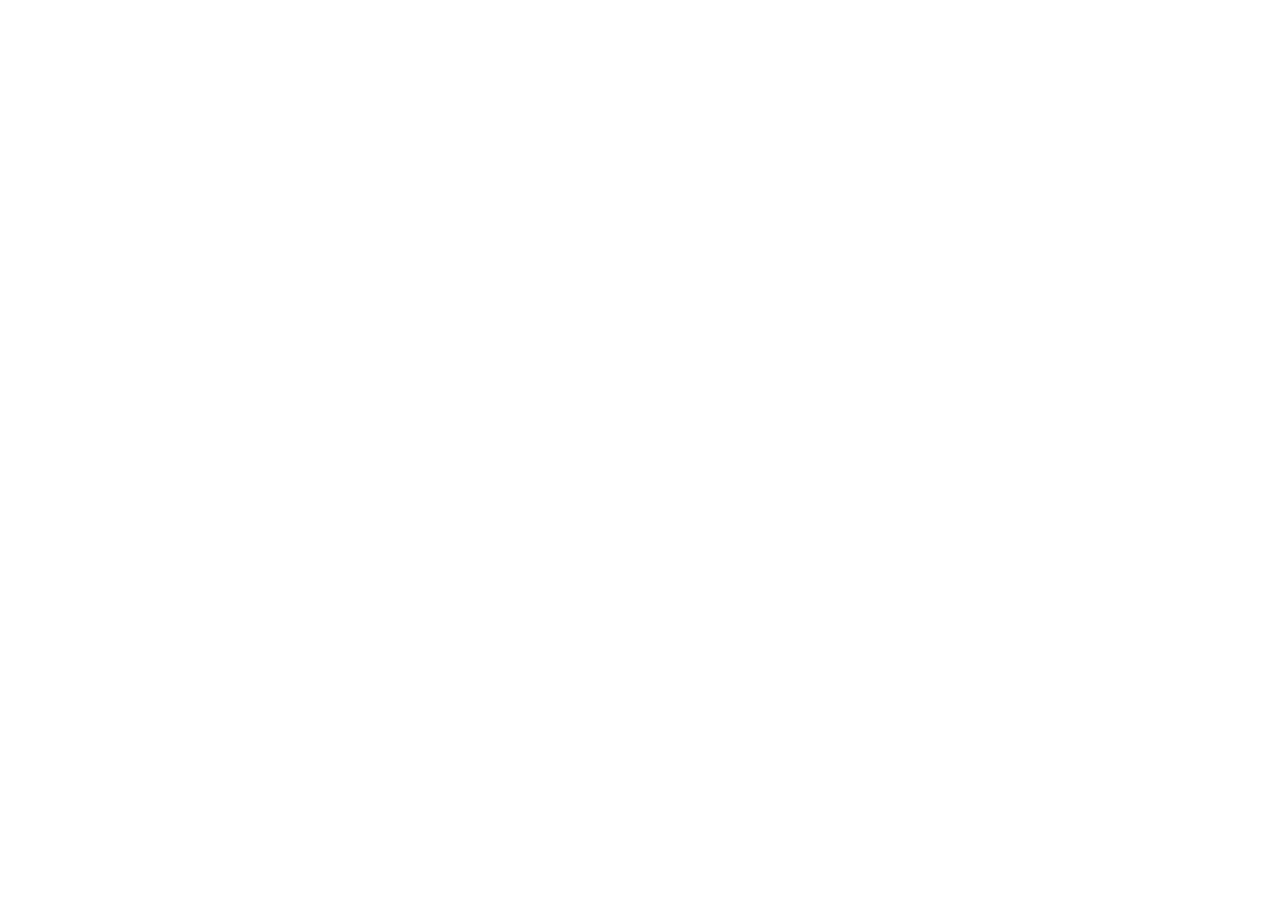
==== index.html @ 2307e700 "Updates" ====
<!doctype html>
<html lang="en">
  <head>
    <meta charset="UTF-8" />
    <link rel="icon" type="image/svg+xml" href="/vite.svg" />
    <meta name="viewport" content="width=device-width, initial-scale=1.0" />
    <title>Sistema Maestro de Auditorías HyS</title>
    <script type="module" crossorigin src="/SistemaMaestrodeAuditor-asHyS/assets/index-aujWSne6.js"></script>
    <link rel="stylesheet" crossorigin href="/SistemaMaestrodeAuditor-asHyS/assets/index-CLX2axrf.css">
  </head>
  <body>
    <div id="root"></div>
  </body>
</html>
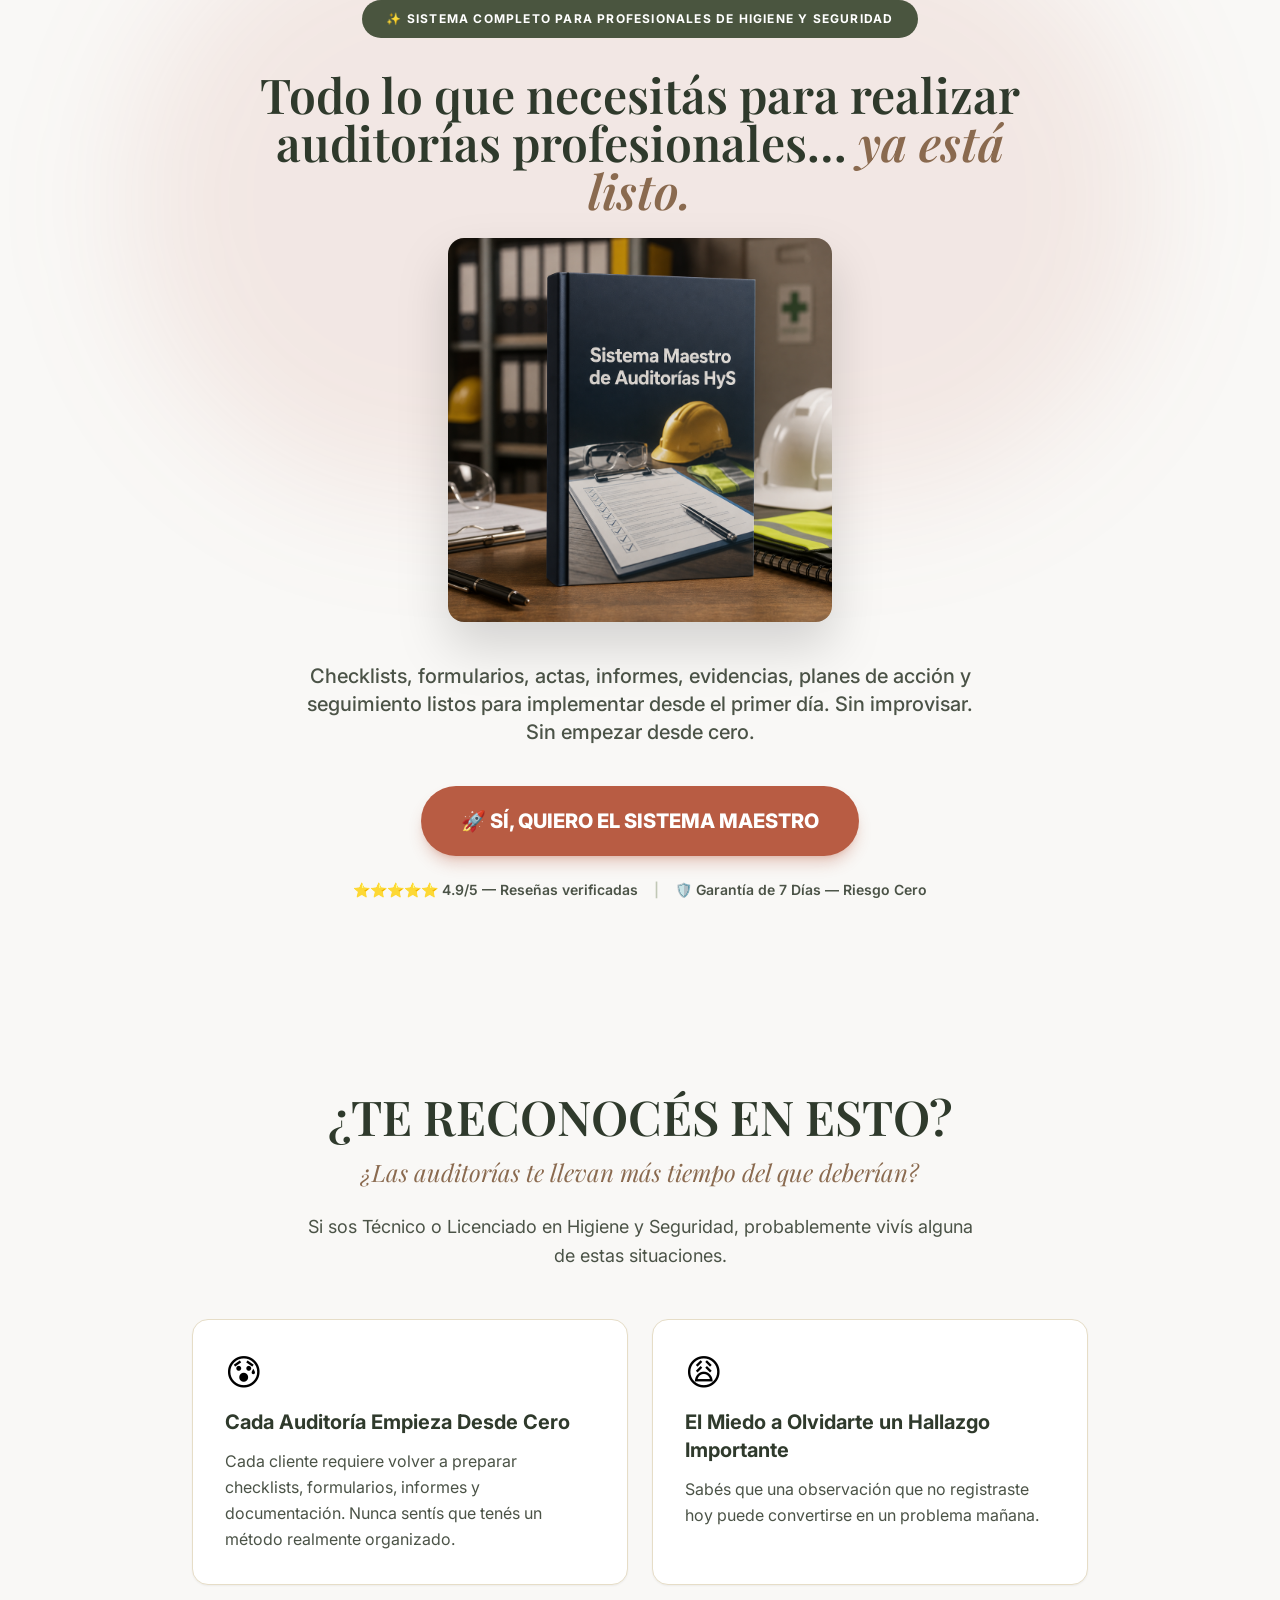
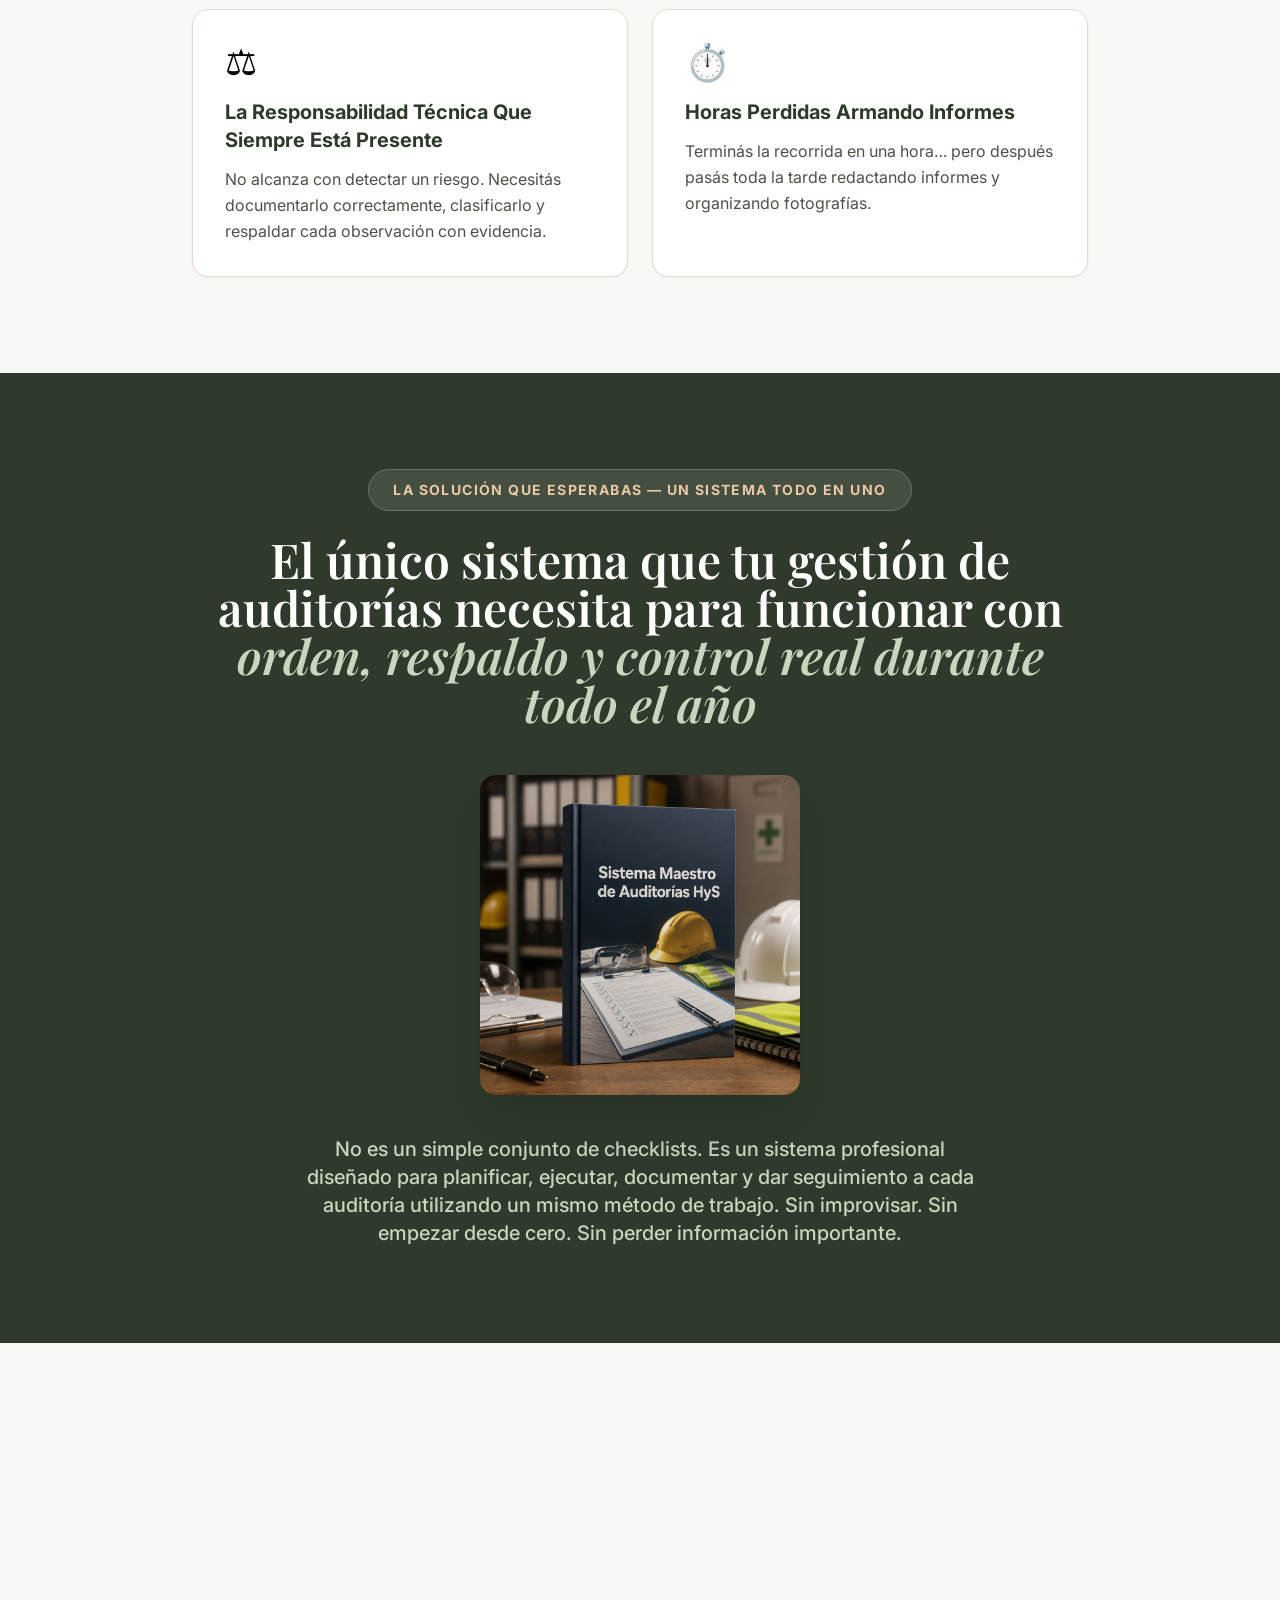
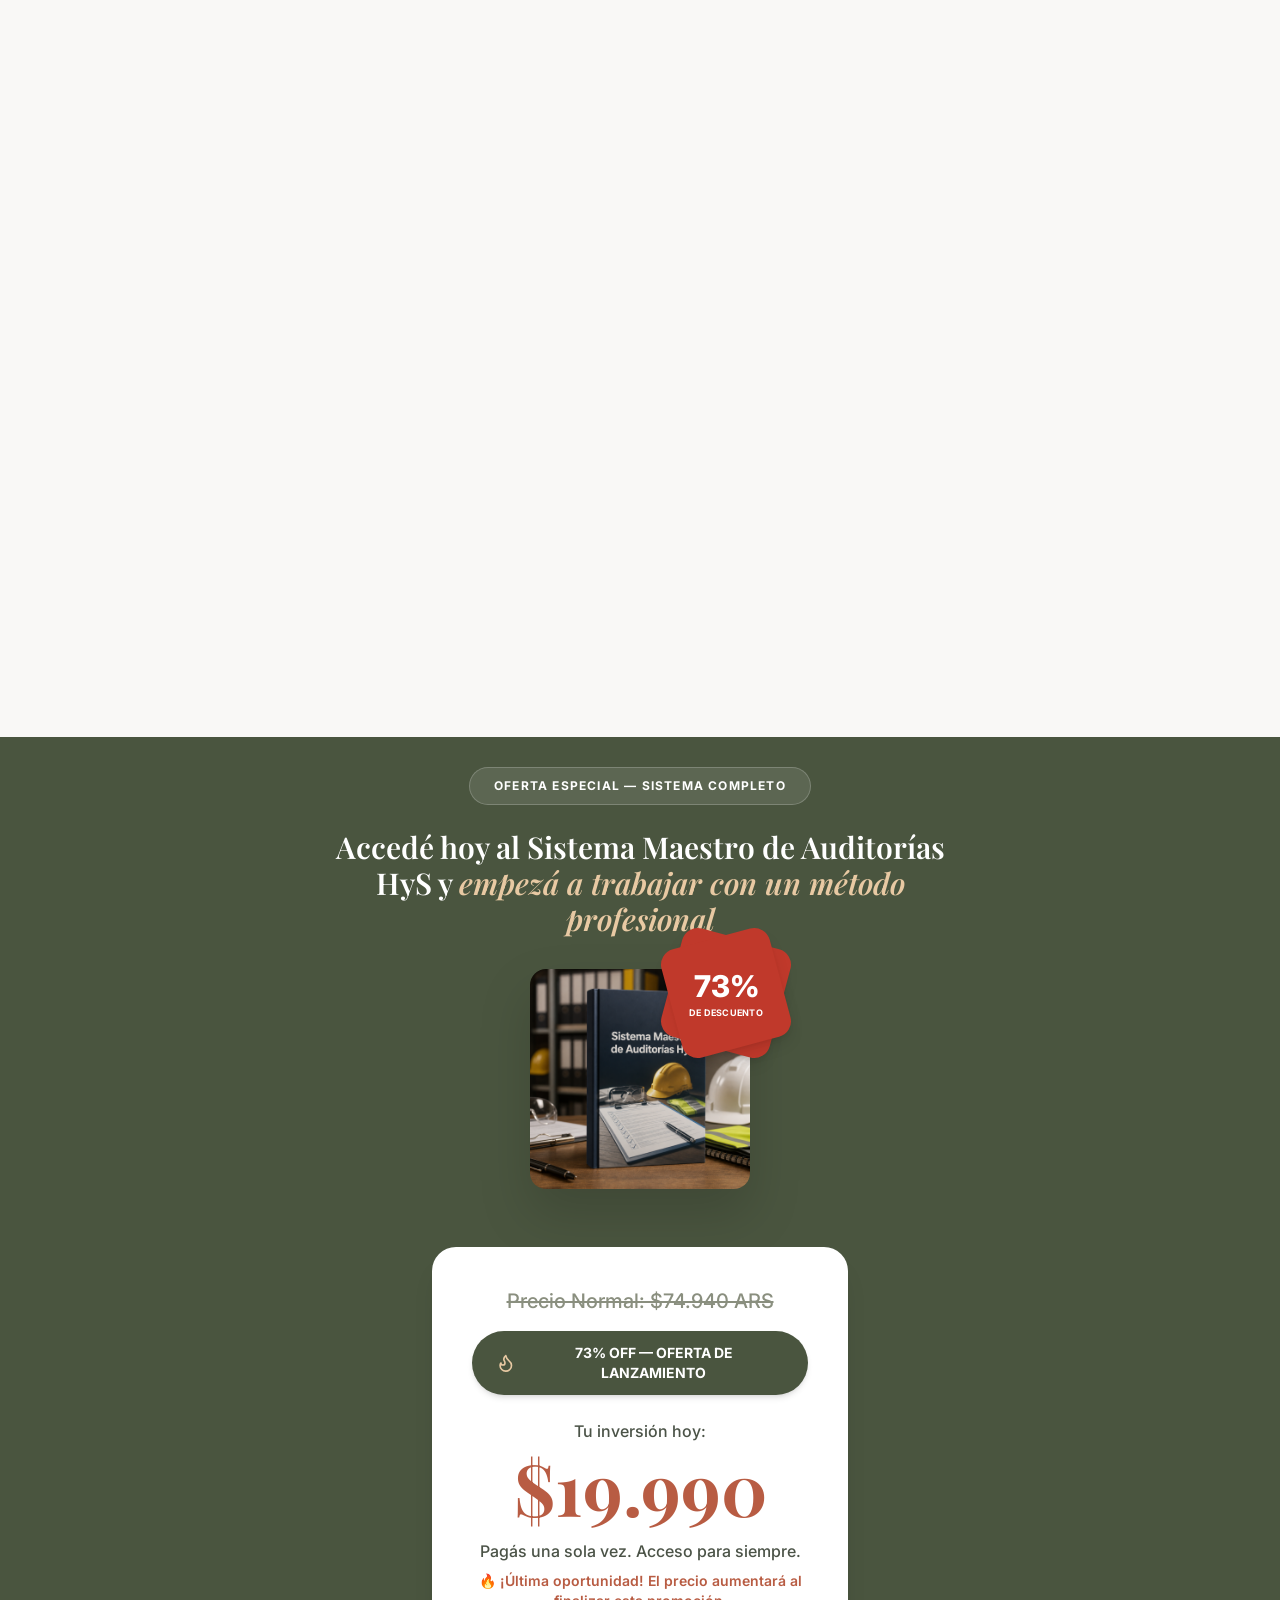
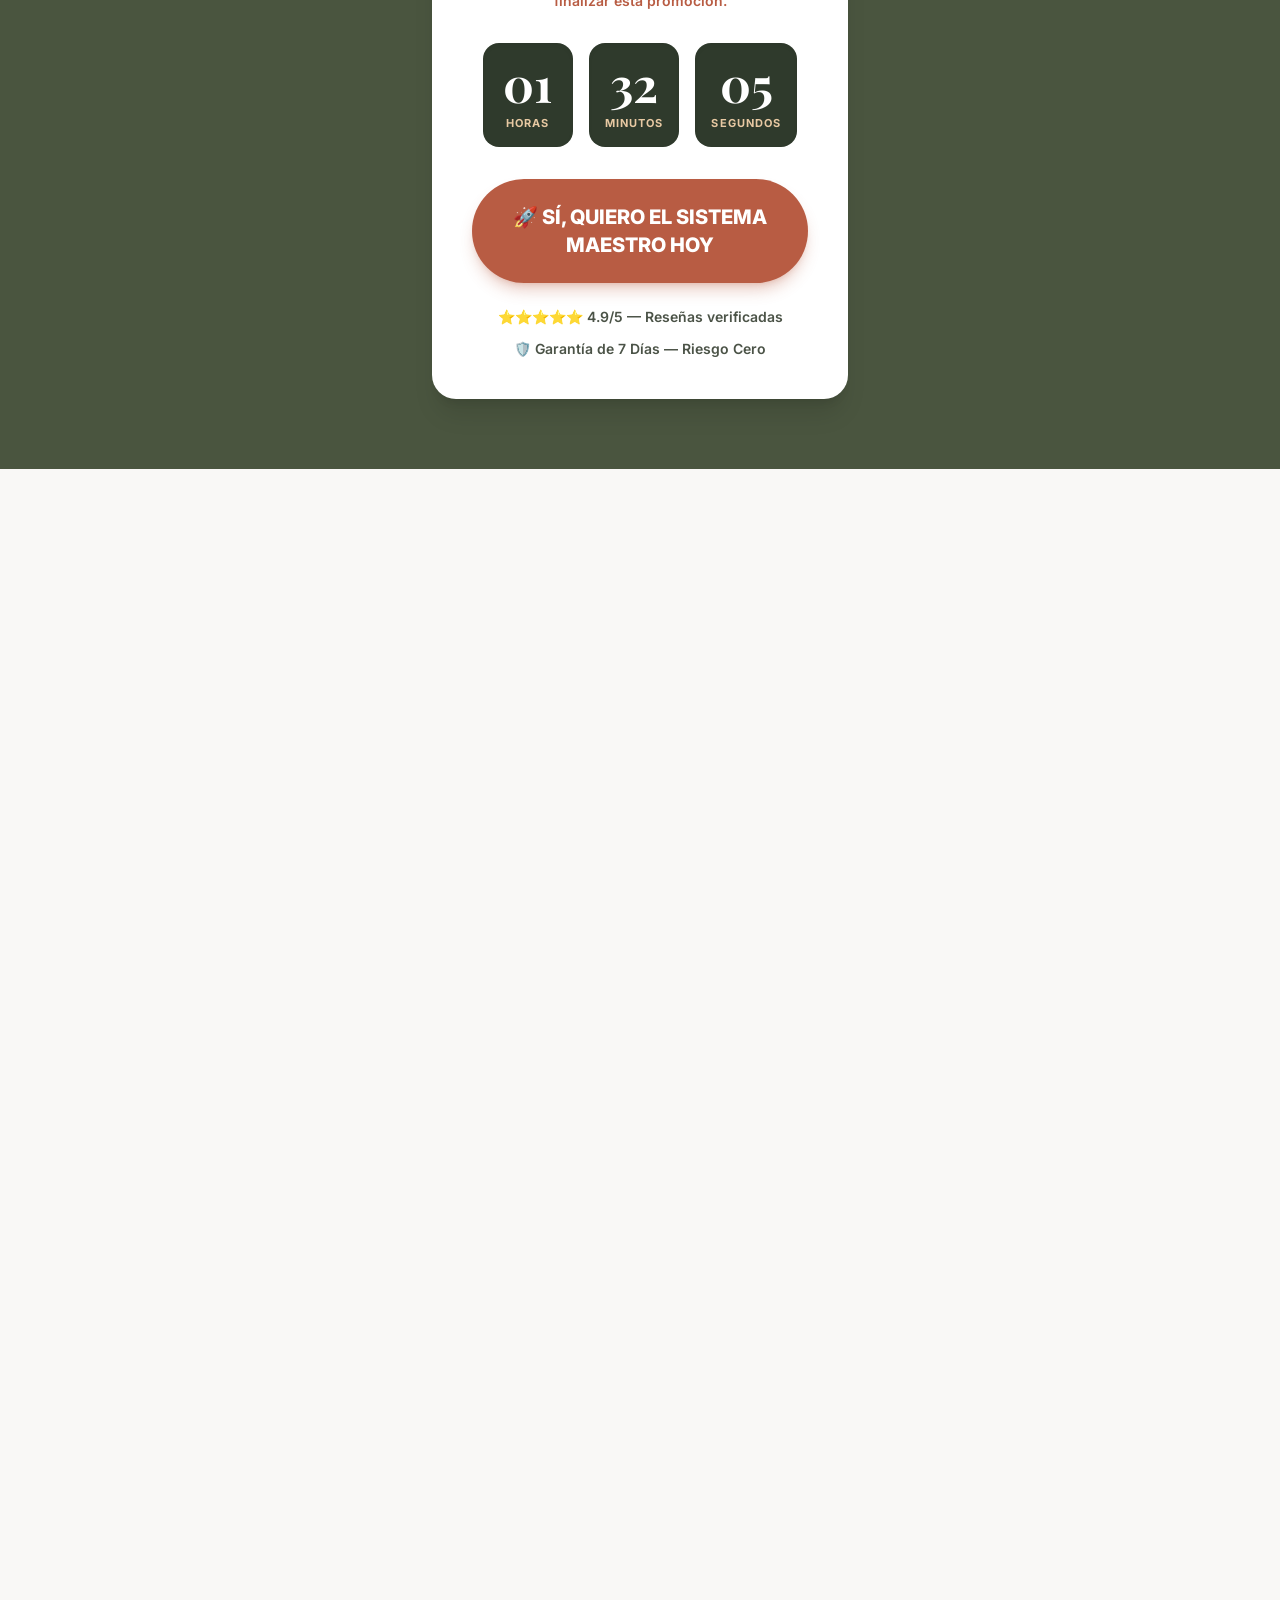
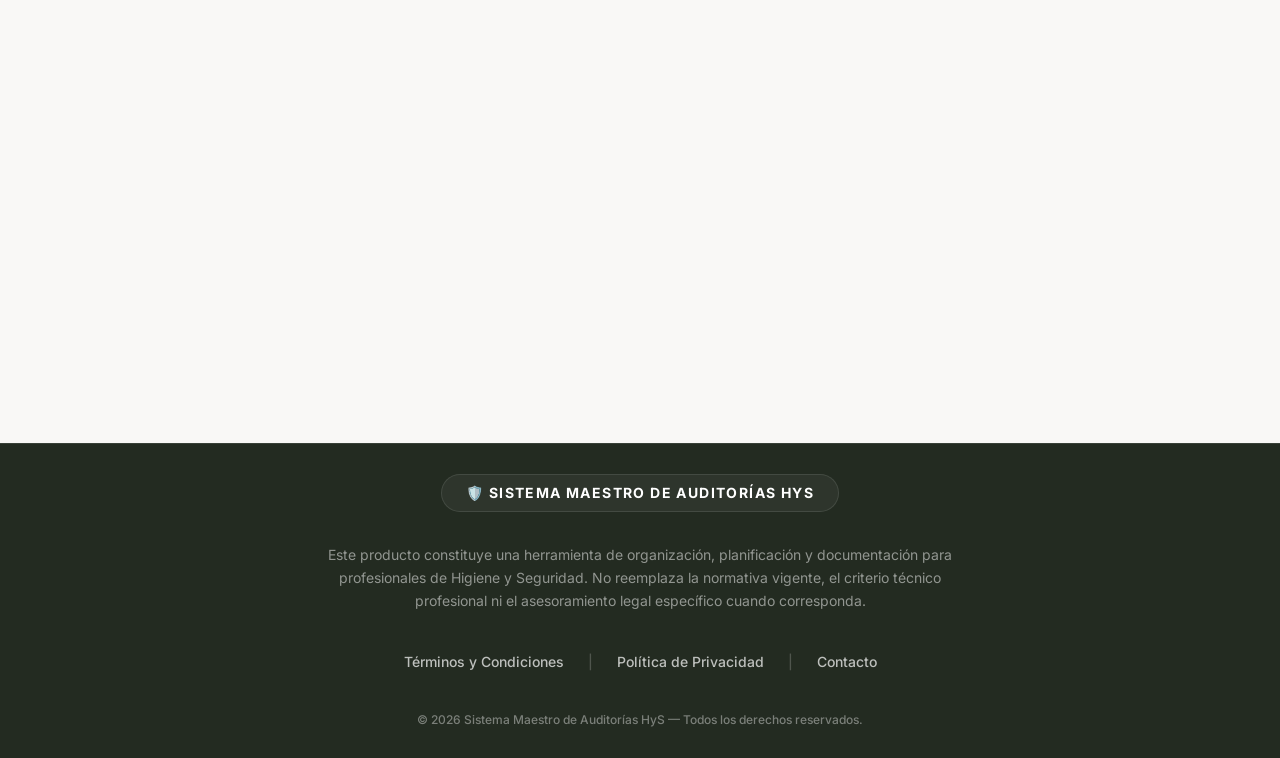
==== commit f22ef541: "Updates" ====
--- a/index.html
+++ b/index.html
@@ -5,8 +5,8 @@
     <link rel="icon" type="image/svg+xml" href="/vite.svg" />
     <meta name="viewport" content="width=device-width, initial-scale=1.0" />
     <title>Sistema Maestro de Auditorías HyS</title>
-    <script type="module" crossorigin src="/SistemaMaestrodeAuditor-asHyS/assets/index-aujWSne6.js"></script>
-    <link rel="stylesheet" crossorigin href="/SistemaMaestrodeAuditor-asHyS/assets/index-CLX2axrf.css">
+    <script type="module" crossorigin src="/assets/index-Dl3N2n9k.js"></script>
+    <link rel="stylesheet" crossorigin href="/assets/index-CLX2axrf.css">
   </head>
   <body>
     <div id="root"></div>
--- a/assets/index-CLX2axrf.css
+++ b/assets/index-CLX2axrf.css
@@ -0,0 +1 @@
+@import"https://fonts.googleapis.com/css2?family=Inter:wght@400;500;600;700;800&family=Playfair+Display:ital,wght@0,400;0,500;0,600;0,700;0,800;1,400;1,500;1,600;1,700&display=swap";*,:before,:after{--tw-border-spacing-x: 0;--tw-border-spacing-y: 0;--tw-translate-x: 0;--tw-translate-y: 0;--tw-rotate: 0;--tw-skew-x: 0;--tw-skew-y: 0;--tw-scale-x: 1;--tw-scale-y: 1;--tw-pan-x: ;--tw-pan-y: ;--tw-pinch-zoom: ;--tw-scroll-snap-strictness: proximity;--tw-gradient-from-position: ;--tw-gradient-via-position: ;--tw-gradient-to-position: ;--tw-ordinal: ;--tw-slashed-zero: ;--tw-numeric-figure: ;--tw-numeric-spacing: ;--tw-numeric-fraction: ;--tw-ring-inset: ;--tw-ring-offset-width: 0px;--tw-ring-offset-color: #fff;--tw-ring-color: rgb(59 130 246 / .5);--tw-ring-offset-shadow: 0 0 #0000;--tw-ring-shadow: 0 0 #0000;--tw-shadow: 0 0 #0000;--tw-shadow-colored: 0 0 #0000;--tw-blur: ;--tw-brightness: ;--tw-contrast: ;--tw-grayscale: ;--tw-hue-rotate: ;--tw-invert: ;--tw-saturate: ;--tw-sepia: ;--tw-drop-shadow: ;--tw-backdrop-blur: ;--tw-backdrop-brightness: ;--tw-backdrop-contrast: ;--tw-backdrop-grayscale: ;--tw-backdrop-hue-rotate: ;--tw-backdrop-invert: ;--tw-backdrop-opacity: ;--tw-backdrop-saturate: ;--tw-backdrop-sepia: ;--tw-contain-size: ;--tw-contain-layout: ;--tw-contain-paint: ;--tw-contain-style: }::backdrop{--tw-border-spacing-x: 0;--tw-border-spacing-y: 0;--tw-translate-x: 0;--tw-translate-y: 0;--tw-rotate: 0;--tw-skew-x: 0;--tw-skew-y: 0;--tw-scale-x: 1;--tw-scale-y: 1;--tw-pan-x: ;--tw-pan-y: ;--tw-pinch-zoom: ;--tw-scroll-snap-strictness: proximity;--tw-gradient-from-position: ;--tw-gradient-via-position: ;--tw-gradient-to-position: ;--tw-ordinal: ;--tw-slashed-zero: ;--tw-numeric-figure: ;--tw-numeric-spacing: ;--tw-numeric-fraction: ;--tw-ring-inset: ;--tw-ring-offset-width: 0px;--tw-ring-offset-color: #fff;--tw-ring-color: rgb(59 130 246 / .5);--tw-ring-offset-shadow: 0 0 #0000;--tw-ring-shadow: 0 0 #0000;--tw-shadow: 0 0 #0000;--tw-shadow-colored: 0 0 #0000;--tw-blur: ;--tw-brightness: ;--tw-contrast: ;--tw-grayscale: ;--tw-hue-rotate: ;--tw-invert: ;--tw-saturate: ;--tw-sepia: ;--tw-drop-shadow: ;--tw-backdrop-blur: ;--tw-backdrop-brightness: ;--tw-backdrop-contrast: ;--tw-backdrop-grayscale: ;--tw-backdrop-hue-rotate: ;--tw-backdrop-invert: ;--tw-backdrop-opacity: ;--tw-backdrop-saturate: ;--tw-backdrop-sepia: ;--tw-contain-size: ;--tw-contain-layout: ;--tw-contain-paint: ;--tw-contain-style: }*,:before,:after{box-sizing:border-box;border-width:0;border-style:solid;border-color:#e5e7eb}:before,:after{--tw-content: ""}html,:host{line-height:1.5;-webkit-text-size-adjust:100%;-moz-tab-size:4;-o-tab-size:4;tab-size:4;font-family:ui-sans-serif,system-ui,sans-serif,"Apple Color Emoji","Segoe UI Emoji",Segoe UI Symbol,"Noto Color Emoji";font-feature-settings:normal;font-variation-settings:normal;-webkit-tap-highlight-color:transparent}body{margin:0;line-height:inherit}hr{height:0;color:inherit;border-top-width:1px}abbr:where([title]){-webkit-text-decoration:underline dotted;text-decoration:underline dotted}h1,h2,h3,h4,h5,h6{font-size:inherit;font-weight:inherit}a{color:inherit;text-decoration:inherit}b,strong{font-weight:bolder}code,kbd,samp,pre{font-family:ui-monospace,SFMono-Regular,Menlo,Monaco,Consolas,Liberation Mono,Courier New,monospace;font-feature-settings:normal;font-variation-settings:normal;font-size:1em}small{font-size:80%}sub,sup{font-size:75%;line-height:0;position:relative;vertical-align:baseline}sub{bottom:-.25em}sup{top:-.5em}table{text-indent:0;border-color:inherit;border-collapse:collapse}button,input,optgroup,select,textarea{font-family:inherit;font-feature-settings:inherit;font-variation-settings:inherit;font-size:100%;font-weight:inherit;line-height:inherit;letter-spacing:inherit;color:inherit;margin:0;padding:0}button,select{text-transform:none}button,input:where([type=button]),input:where([type=reset]),input:where([type=submit]){-webkit-appearance:button;background-color:transparent;background-image:none}:-moz-focusring{outline:auto}:-moz-ui-invalid{box-shadow:none}progress{vertical-align:baseline}::-webkit-inner-spin-button,::-webkit-outer-spin-button{height:auto}[type=search]{-webkit-appearance:textfield;outline-offset:-2px}::-webkit-search-decoration{-webkit-appearance:none}::-webkit-file-upload-button{-webkit-appearance:button;font:inherit}summary{display:list-item}blockquote,dl,dd,h1,h2,h3,h4,h5,h6,hr,figure,p,pre{margin:0}fieldset{margin:0;padding:0}legend{padding:0}ol,ul,menu{list-style:none;margin:0;padding:0}dialog{padding:0}textarea{resize:vertical}input::-moz-placeholder,textarea::-moz-placeholder{opacity:1;color:#9ca3af}input::placeholder,textarea::placeholder{opacity:1;color:#9ca3af}button,[role=button]{cursor:pointer}:disabled{cursor:default}img,svg,video,canvas,audio,iframe,embed,object{display:block;vertical-align:middle}img,video{max-width:100%;height:auto}[hidden]:where(:not([hidden=until-found])){display:none}.container{width:100%}@media (min-width: 640px){.container{max-width:640px}}@media (min-width: 768px){.container{max-width:768px}}@media (min-width: 1024px){.container{max-width:1024px}}@media (min-width: 1280px){.container{max-width:1280px}}@media (min-width: 1536px){.container{max-width:1536px}}.pointer-events-none{pointer-events:none}.pointer-events-auto{pointer-events:auto}.fixed{position:fixed}.absolute{position:absolute}.relative{position:relative}.inset-0{top:0;right:0;bottom:0;left:0}.-right-6{right:-1.5rem}.-top-6{top:-1.5rem}.-top-\[10\%\]{top:-10%}.bottom-6{bottom:1.5rem}.left-0{left:0}.left-1\/2{left:50%}.left-3{left:.75rem}.right-0{right:0}.right-3{right:.75rem}.top-0{top:0}.top-3{top:.75rem}.z-0{z-index:0}.z-10{z-index:10}.z-50{z-index:50}.mx-auto{margin-left:auto;margin-right:auto}.-mt-2{margin-top:-.5rem}.mb-10{margin-bottom:2.5rem}.mb-12{margin-bottom:3rem}.mb-16{margin-bottom:4rem}.mb-2{margin-bottom:.5rem}.mb-3{margin-bottom:.75rem}.mb-4{margin-bottom:1rem}.mb-6{margin-bottom:1.5rem}.mb-8{margin-bottom:2rem}.mr-4{margin-right:1rem}.mt-0{margin-top:0}.mt-1{margin-top:.25rem}.mt-10{margin-top:2.5rem}.mt-2{margin-top:.5rem}.mt-auto{margin-top:auto}.block{display:block}.inline-block{display:inline-block}.flex{display:flex}.inline-flex{display:inline-flex}.grid{display:grid}.hidden{display:none}.h-10{height:2.5rem}.h-14{height:3.5rem}.h-24{height:6rem}.h-5{height:1.25rem}.h-56{height:14rem}.h-6{height:1.5rem}.h-9{height:2.25rem}.h-\[60\%\]{height:60%}.h-auto{height:auto}.h-full{height:100%}.min-h-screen{min-height:100vh}.w-10{width:2.5rem}.w-14{width:3.5rem}.w-24{width:6rem}.w-5{width:1.25rem}.w-6{width:1.5rem}.w-9{width:2.25rem}.w-\[80\%\]{width:80%}.w-full{width:100%}.min-w-\[90px\]{min-width:90px}.max-w-2xl{max-width:42rem}.max-w-3xl{max-width:48rem}.max-w-4xl{max-width:56rem}.max-w-\[1100px\]{max-width:1100px}.max-w-\[220px\]{max-width:220px}.max-w-md{max-width:28rem}.max-w-sm{max-width:24rem}.max-w-xl{max-width:36rem}.max-w-xs{max-width:20rem}.flex-shrink-0{flex-shrink:0}.flex-grow{flex-grow:1}.-translate-x-1\/2{--tw-translate-x: -50%;transform:translate(var(--tw-translate-x),var(--tw-translate-y)) rotate(var(--tw-rotate)) skew(var(--tw-skew-x)) skewY(var(--tw-skew-y)) scaleX(var(--tw-scale-x)) scaleY(var(--tw-scale-y))}.rotate-\[-15deg\]{--tw-rotate: -15deg;transform:translate(var(--tw-translate-x),var(--tw-translate-y)) rotate(var(--tw-rotate)) skew(var(--tw-skew-x)) skewY(var(--tw-skew-y)) scaleX(var(--tw-scale-x)) scaleY(var(--tw-scale-y))}.rotate-\[15deg\]{--tw-rotate: 15deg;transform:translate(var(--tw-translate-x),var(--tw-translate-y)) rotate(var(--tw-rotate)) skew(var(--tw-skew-x)) skewY(var(--tw-skew-y)) scaleX(var(--tw-scale-x)) scaleY(var(--tw-scale-y))}.scroll-mt-6{scroll-margin-top:1.5rem}.flex-col{flex-direction:column}.flex-wrap{flex-wrap:wrap}.items-center{align-items:center}.justify-center{justify-content:center}.justify-between{justify-content:space-between}.gap-1{gap:.25rem}.gap-2{gap:.5rem}.gap-3{gap:.75rem}.gap-4{gap:1rem}.gap-5{gap:1.25rem}.gap-6{gap:1.5rem}.gap-8{gap:2rem}.space-y-4>:not([hidden])~:not([hidden]){--tw-space-y-reverse: 0;margin-top:calc(1rem * calc(1 - var(--tw-space-y-reverse)));margin-bottom:calc(1rem * var(--tw-space-y-reverse))}.overflow-hidden{overflow:hidden}.rounded-2xl{border-radius:1rem}.rounded-3xl{border-radius:1.5rem}.rounded-full{border-radius:9999px}.rounded-xl{border-radius:.75rem}.border{border-width:1px}.border-2{border-width:2px}.border-t{border-top-width:1px}.border-\[\#4a553f\]\/30{border-color:#4a553f4d}.border-\[\#d7e3ca\]{--tw-border-opacity: 1;border-color:rgb(215 227 202 / var(--tw-border-opacity, 1))}.border-\[\#e6ddc7\]{--tw-border-opacity: 1;border-color:rgb(230 221 199 / var(--tw-border-opacity, 1))}.border-white\/10{border-color:#ffffff1a}.border-white\/20{border-color:#fff3}.border-white\/50{border-color:#ffffff80}.bg-\[\#232b21\]{--tw-bg-opacity: 1;background-color:rgb(35 43 33 / var(--tw-bg-opacity, 1))}.bg-\[\#2f3a2c\]{--tw-bg-opacity: 1;background-color:rgb(47 58 44 / var(--tw-bg-opacity, 1))}.bg-\[\#4a553f\]{--tw-bg-opacity: 1;background-color:rgb(74 85 63 / var(--tw-bg-opacity, 1))}.bg-\[\#4a553f\]\/10{background-color:#4a553f1a}.bg-\[\#4a7a4a\]{--tw-bg-opacity: 1;background-color:rgb(74 122 74 / var(--tw-bg-opacity, 1))}.bg-\[\#b85c43\]{--tw-bg-opacity: 1;background-color:rgb(184 92 67 / var(--tw-bg-opacity, 1))}.bg-\[\#b85c43\]\/10{background-color:#b85c431a}.bg-\[\#c0392b\]{--tw-bg-opacity: 1;background-color:rgb(192 57 43 / var(--tw-bg-opacity, 1))}.bg-\[\#cdd9c2\]{--tw-bg-opacity: 1;background-color:rgb(205 217 194 / var(--tw-bg-opacity, 1))}.bg-\[\#e6ddc7\]{--tw-bg-opacity: 1;background-color:rgb(230 221 199 / var(--tw-bg-opacity, 1))}.bg-\[\#eef4e7\]{--tw-bg-opacity: 1;background-color:rgb(238 244 231 / var(--tw-bg-opacity, 1))}.bg-\[\#f4efe2\]{--tw-bg-opacity: 1;background-color:rgb(244 239 226 / var(--tw-bg-opacity, 1))}.bg-\[\#f6d9c4\]{--tw-bg-opacity: 1;background-color:rgb(246 217 196 / var(--tw-bg-opacity, 1))}.bg-\[\#f9f8f6\]{--tw-bg-opacity: 1;background-color:rgb(249 248 246 / var(--tw-bg-opacity, 1))}.bg-transparent{background-color:transparent}.bg-white{--tw-bg-opacity: 1;background-color:rgb(255 255 255 / var(--tw-bg-opacity, 1))}.bg-white\/10{background-color:#ffffff1a}.bg-white\/5{background-color:#ffffff0d}.fill-current{fill:currentColor}.object-contain{-o-object-fit:contain;object-fit:contain}.object-cover{-o-object-fit:cover;object-fit:cover}.object-top{-o-object-position:top;object-position:top}.p-10{padding:2.5rem}.p-6{padding:1.5rem}.p-8{padding:2rem}.px-10{padding-left:2.5rem;padding-right:2.5rem}.px-2{padding-left:.5rem;padding-right:.5rem}.px-3{padding-left:.75rem;padding-right:.75rem}.px-4{padding-left:1rem;padding-right:1rem}.px-5{padding-left:1.25rem;padding-right:1.25rem}.px-6{padding-left:1.5rem;padding-right:1.5rem}.px-8{padding-left:2rem;padding-right:2rem}.py-1\.5{padding-top:.375rem;padding-bottom:.375rem}.py-16{padding-top:4rem;padding-bottom:4rem}.py-2{padding-top:.5rem;padding-bottom:.5rem}.py-2\.5{padding-top:.625rem;padding-bottom:.625rem}.py-3{padding-top:.75rem;padding-bottom:.75rem}.py-4{padding-top:1rem;padding-bottom:1rem}.py-5{padding-top:1.25rem;padding-bottom:1.25rem}.py-6{padding-top:1.5rem;padding-bottom:1.5rem}.pb-8{padding-bottom:2rem}.pb-\[30px\]{padding-bottom:30px}.pb-\[40px\]{padding-bottom:40px}.pt-0{padding-top:0}.pt-6{padding-top:1.5rem}.pt-\[20px\]{padding-top:20px}.pt-\[30px\]{padding-top:30px}.text-left{text-align:left}.text-center{text-align:center}.text-2xl{font-size:1.5rem;line-height:2rem}.text-3xl{font-size:1.875rem;line-height:2.25rem}.text-4xl{font-size:2.25rem;line-height:2.5rem}.text-5xl{font-size:3rem;line-height:1}.text-6xl{font-size:3.75rem;line-height:1}.text-\[10px\]{font-size:10px}.text-\[11px\]{font-size:11px}.text-\[15px\]{font-size:15px}.text-\[16px\]{font-size:16px}.text-\[18px\]{font-size:18px}.text-\[28px\]{font-size:28px}.text-\[30px\]{font-size:30px}.text-\[8px\]{font-size:8px}.text-base{font-size:1rem;line-height:1.5rem}.text-lg{font-size:1.125rem;line-height:1.75rem}.text-sm{font-size:.875rem;line-height:1.25rem}.text-xl{font-size:1.25rem;line-height:1.75rem}.text-xs{font-size:.75rem;line-height:1rem}.font-bold{font-weight:700}.font-extrabold{font-weight:800}.font-medium{font-weight:500}.font-semibold{font-weight:600}.uppercase{text-transform:uppercase}.italic{font-style:italic}.leading-none{line-height:1}.leading-relaxed{line-height:1.625}.leading-tight{line-height:1.25}.tracking-\[0\.1em\]{letter-spacing:.1em}.tracking-wide{letter-spacing:.025em}.tracking-widest{letter-spacing:.1em}.text-\[\#2f3a2c\]{--tw-text-opacity: 1;color:rgb(47 58 44 / var(--tw-text-opacity, 1))}.text-\[\#4a553f\]{--tw-text-opacity: 1;color:rgb(74 85 63 / var(--tw-text-opacity, 1))}.text-\[\#4b5347\]{--tw-text-opacity: 1;color:rgb(75 83 71 / var(--tw-text-opacity, 1))}.text-\[\#8a6a4f\]{--tw-text-opacity: 1;color:rgb(138 106 79 / var(--tw-text-opacity, 1))}.text-\[\#8a8f7f\]{--tw-text-opacity: 1;color:rgb(138 143 127 / var(--tw-text-opacity, 1))}.text-\[\#b85c43\]{--tw-text-opacity: 1;color:rgb(184 92 67 / var(--tw-text-opacity, 1))}.text-\[\#c1c8b6\]{--tw-text-opacity: 1;color:rgb(193 200 182 / var(--tw-text-opacity, 1))}.text-\[\#c8d6bd\]{--tw-text-opacity: 1;color:rgb(200 214 189 / var(--tw-text-opacity, 1))}.text-\[\#d4a017\]{--tw-text-opacity: 1;color:rgb(212 160 23 / var(--tw-text-opacity, 1))}.text-\[\#e8c9a3\]{--tw-text-opacity: 1;color:rgb(232 201 163 / var(--tw-text-opacity, 1))}.text-white{--tw-text-opacity: 1;color:rgb(255 255 255 / var(--tw-text-opacity, 1))}.text-white\/20{color:#fff3}.text-white\/40{color:#fff6}.text-white\/50{color:#ffffff80}.text-white\/70{color:#ffffffb3}.line-through{text-decoration-line:line-through}.shadow-2xl{--tw-shadow: 0 25px 50px -12px rgb(0 0 0 / .25);--tw-shadow-colored: 0 25px 50px -12px var(--tw-shadow-color);box-shadow:var(--tw-ring-offset-shadow, 0 0 #0000),var(--tw-ring-shadow, 0 0 #0000),var(--tw-shadow)}.shadow-inner{--tw-shadow: inset 0 2px 4px 0 rgb(0 0 0 / .05);--tw-shadow-colored: inset 0 2px 4px 0 var(--tw-shadow-color);box-shadow:var(--tw-ring-offset-shadow, 0 0 #0000),var(--tw-ring-shadow, 0 0 #0000),var(--tw-shadow)}.shadow-lg{--tw-shadow: 0 10px 15px -3px rgb(0 0 0 / .1), 0 4px 6px -4px rgb(0 0 0 / .1);--tw-shadow-colored: 0 10px 15px -3px var(--tw-shadow-color), 0 4px 6px -4px var(--tw-shadow-color);box-shadow:var(--tw-ring-offset-shadow, 0 0 #0000),var(--tw-ring-shadow, 0 0 #0000),var(--tw-shadow)}.shadow-md{--tw-shadow: 0 4px 6px -1px rgb(0 0 0 / .1), 0 2px 4px -2px rgb(0 0 0 / .1);--tw-shadow-colored: 0 4px 6px -1px var(--tw-shadow-color), 0 2px 4px -2px var(--tw-shadow-color);box-shadow:var(--tw-ring-offset-shadow, 0 0 #0000),var(--tw-ring-shadow, 0 0 #0000),var(--tw-shadow)}.shadow-sm{--tw-shadow: 0 1px 2px 0 rgb(0 0 0 / .05);--tw-shadow-colored: 0 1px 2px 0 var(--tw-shadow-color);box-shadow:var(--tw-ring-offset-shadow, 0 0 #0000),var(--tw-ring-shadow, 0 0 #0000),var(--tw-shadow)}.shadow-xl{--tw-shadow: 0 20px 25px -5px rgb(0 0 0 / .1), 0 8px 10px -6px rgb(0 0 0 / .1);--tw-shadow-colored: 0 20px 25px -5px var(--tw-shadow-color), 0 8px 10px -6px var(--tw-shadow-color);box-shadow:var(--tw-ring-offset-shadow, 0 0 #0000),var(--tw-ring-shadow, 0 0 #0000),var(--tw-shadow)}.shadow-\[\#2f3a2c\]\/20{--tw-shadow-color: rgb(47 58 44 / .2);--tw-shadow: var(--tw-shadow-colored)}.shadow-\[\#b85c43\]\/30{--tw-shadow-color: rgb(184 92 67 / .3);--tw-shadow: var(--tw-shadow-colored)}.blur-3xl{--tw-blur: blur(64px);filter:var(--tw-blur) var(--tw-brightness) var(--tw-contrast) var(--tw-grayscale) var(--tw-hue-rotate) var(--tw-invert) var(--tw-saturate) var(--tw-sepia) var(--tw-drop-shadow)}.drop-shadow-2xl{--tw-drop-shadow: drop-shadow(0 25px 25px rgb(0 0 0 / .15));filter:var(--tw-blur) var(--tw-brightness) var(--tw-contrast) var(--tw-grayscale) var(--tw-hue-rotate) var(--tw-invert) var(--tw-saturate) var(--tw-sepia) var(--tw-drop-shadow)}.transition{transition-property:color,background-color,border-color,text-decoration-color,fill,stroke,opacity,box-shadow,transform,filter,backdrop-filter;transition-timing-function:cubic-bezier(.4,0,.2,1);transition-duration:.15s}.transition-colors{transition-property:color,background-color,border-color,text-decoration-color,fill,stroke;transition-timing-function:cubic-bezier(.4,0,.2,1);transition-duration:.15s}:root{--font-sans: "Inter", system-ui, -apple-system, "Segoe UI", Roboto, sans-serif;--font-heading: "Playfair Display", Georgia, "Times New Roman", serif}html{scroll-behavior:smooth;-webkit-text-size-adjust:100%}body{background-color:#f9f8f6;font-family:var(--font-sans);-webkit-font-smoothing:antialiased;-moz-osx-font-smoothing:grayscale;text-rendering:optimizeLegibility}.font-heading{font-family:var(--font-heading)}.cv-section{content-visibility:auto;contain-intrinsic-size:auto 600px}a:focus-visible,button:focus-visible{outline:3px solid #4a553f;outline-offset:2px;border-radius:9999px}@media (prefers-reduced-motion: reduce){html{scroll-behavior:auto}*,*:before,*:after{animation-duration:.001ms!important;animation-iteration-count:1!important;transition-duration:.001ms!important;scroll-behavior:auto!important}}.hover\:bg-\[\#a34f38\]:hover{--tw-bg-opacity: 1;background-color:rgb(163 79 56 / var(--tw-bg-opacity, 1))}.hover\:text-white:hover{--tw-text-opacity: 1;color:rgb(255 255 255 / var(--tw-text-opacity, 1))}.focus\:outline-none:focus{outline:2px solid transparent;outline-offset:2px}@media (min-width: 640px){.sm\:inline{display:inline}.sm\:w-auto{width:auto}.sm\:grid-cols-2{grid-template-columns:repeat(2,minmax(0,1fr))}.sm\:grid-cols-3{grid-template-columns:repeat(3,minmax(0,1fr))}.sm\:flex-row{flex-direction:row}.sm\:gap-6{gap:1.5rem}}@media (min-width: 768px){.md\:-right-8{right:-2rem}.md\:-top-8{top:-2rem}.md\:h-11{height:2.75rem}.md\:h-28{height:7rem}.md\:w-11{width:2.75rem}.md\:w-28{width:7rem}.md\:grid-cols-2{grid-template-columns:repeat(2,minmax(0,1fr))}.md\:p-10{padding:2.5rem}.md\:p-12{padding:3rem}.md\:px-8{padding-left:2rem;padding-right:2rem}.md\:py-24{padding-top:6rem;padding-bottom:6rem}.md\:pb-24{padding-bottom:6rem}.md\:pt-0{padding-top:0}.md\:text-2xl{font-size:1.5rem;line-height:2rem}.md\:text-3xl{font-size:1.875rem;line-height:2.25rem}.md\:text-5xl{font-size:3rem;line-height:1}.md\:text-6xl{font-size:3.75rem;line-height:1}.md\:text-7xl{font-size:4.5rem;line-height:1}.md\:text-\[12px\]{font-size:12px}.md\:text-\[18px\]{font-size:18px}.md\:text-\[20px\]{font-size:20px}.md\:text-\[9px\]{font-size:9px}.md\:text-base{font-size:1rem;line-height:1.5rem}.md\:text-lg{font-size:1.125rem;line-height:1.75rem}.md\:text-sm{font-size:.875rem;line-height:1.25rem}.md\:text-xl{font-size:1.25rem;line-height:1.75rem}}
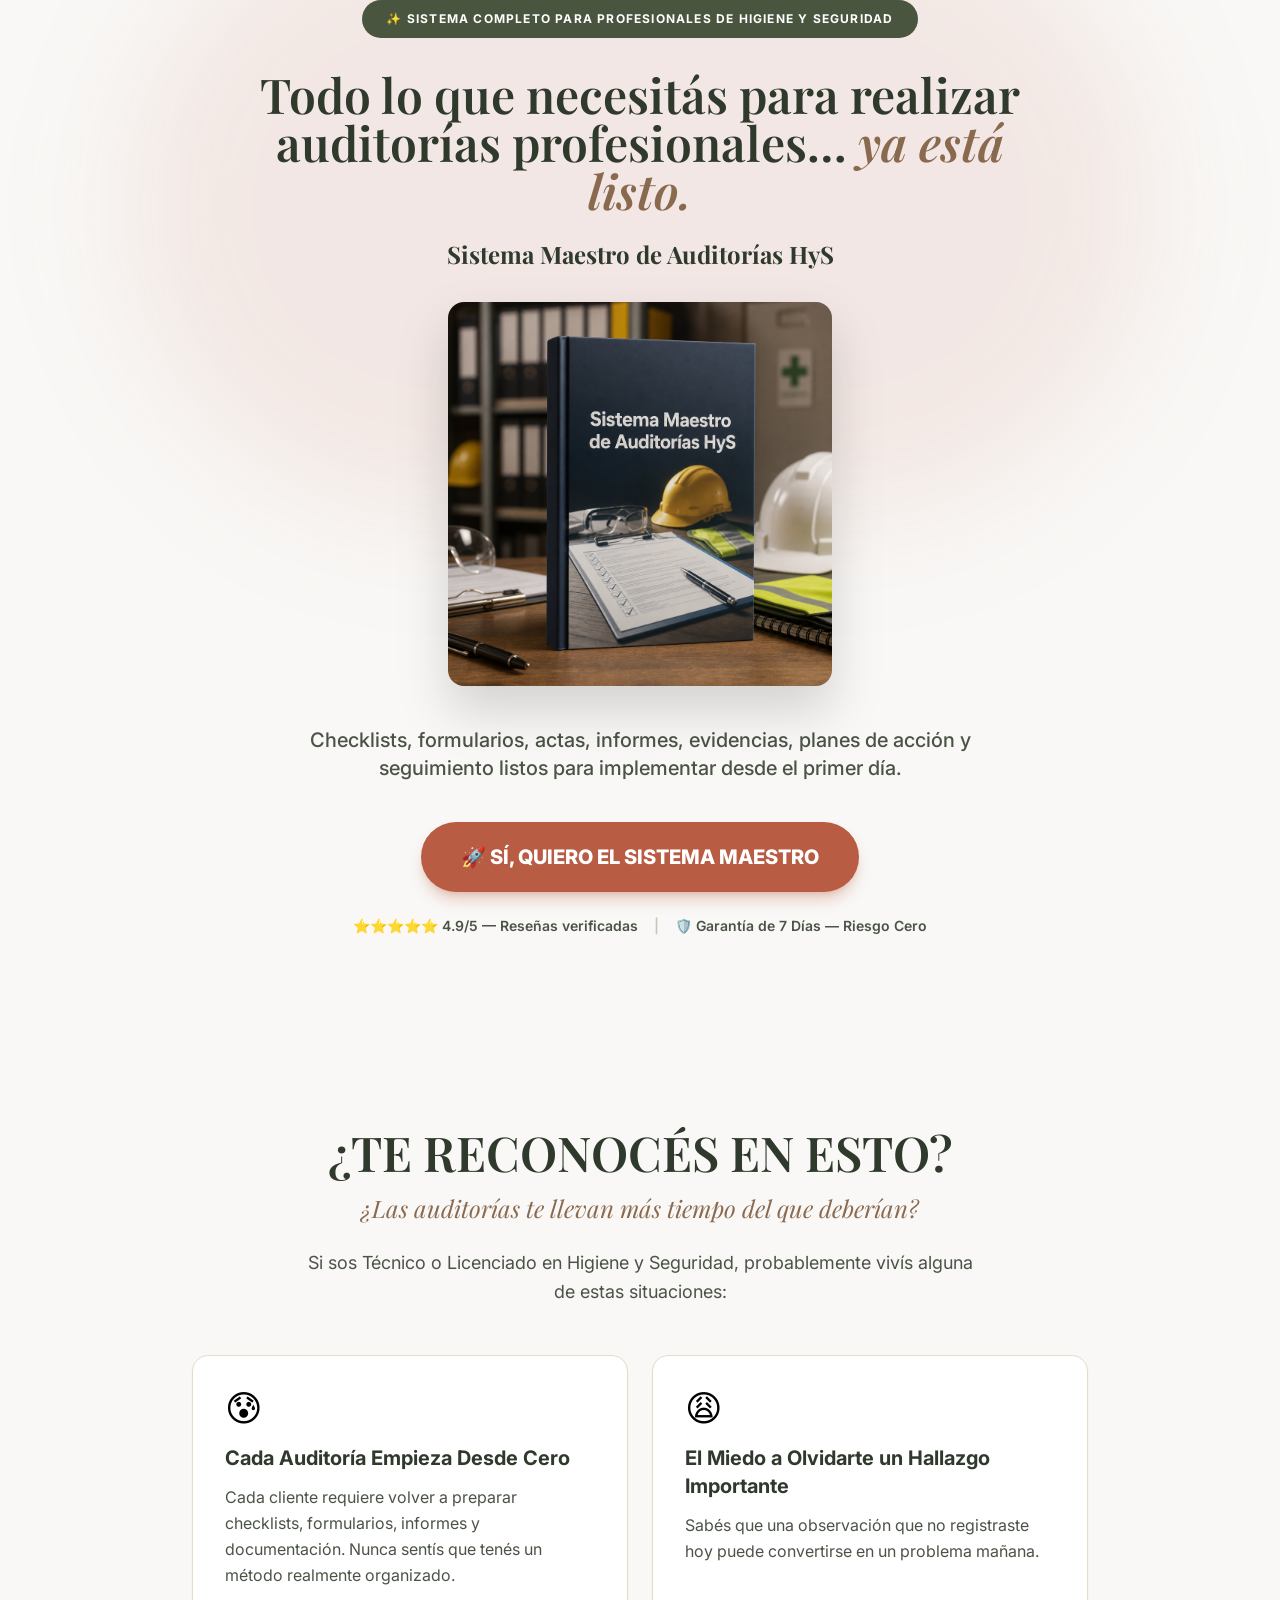
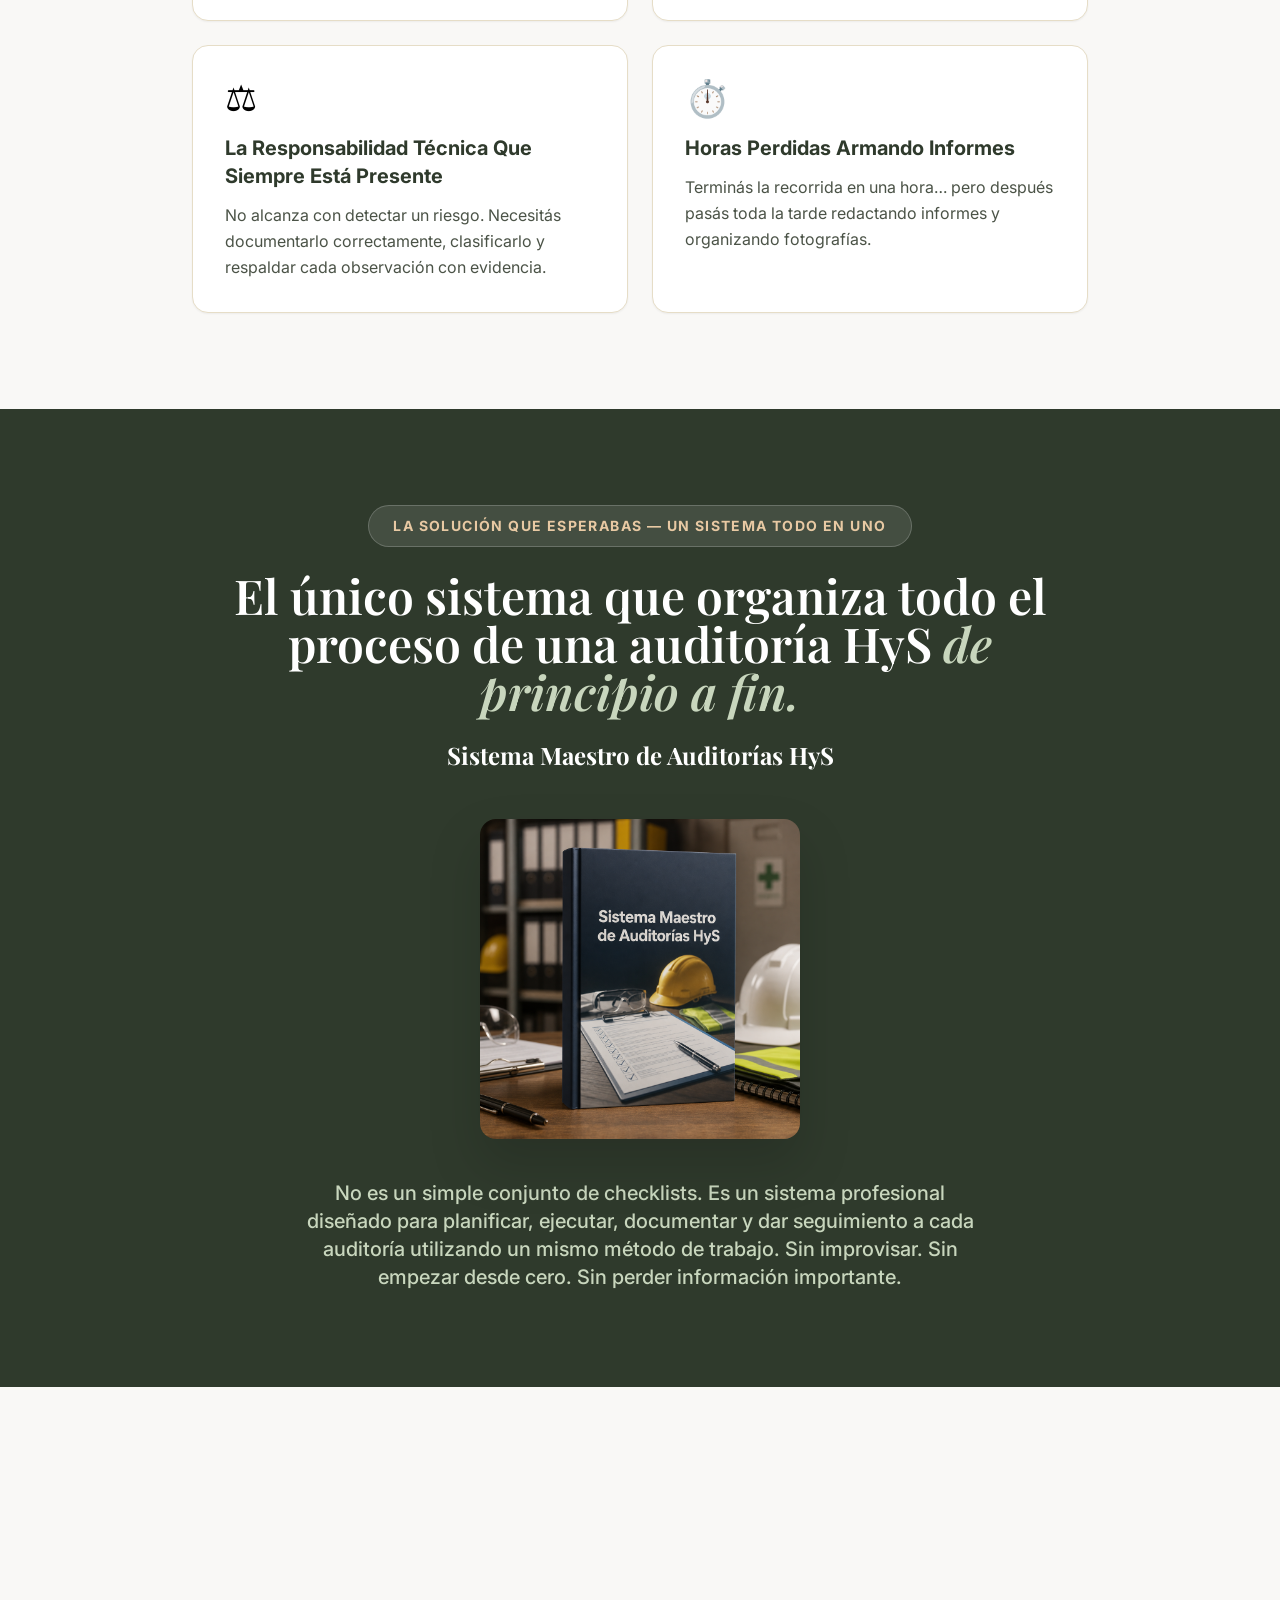
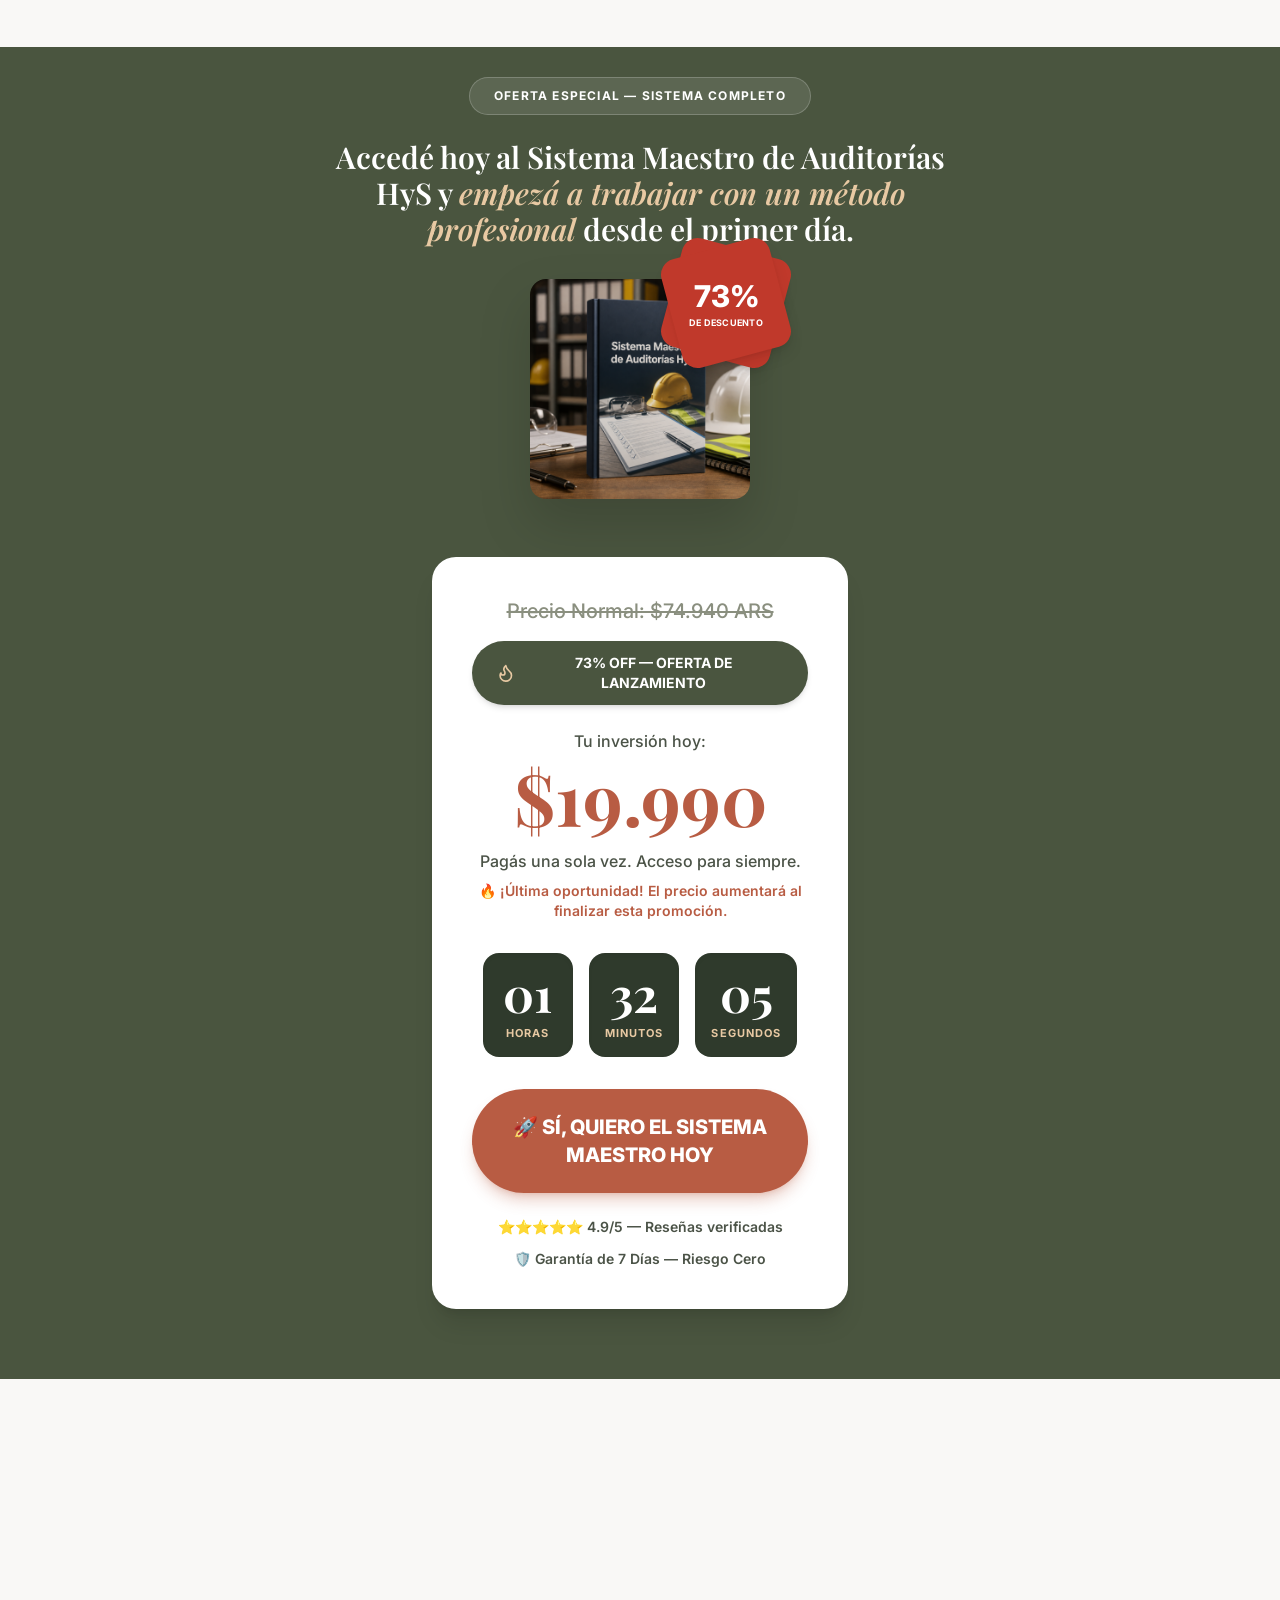
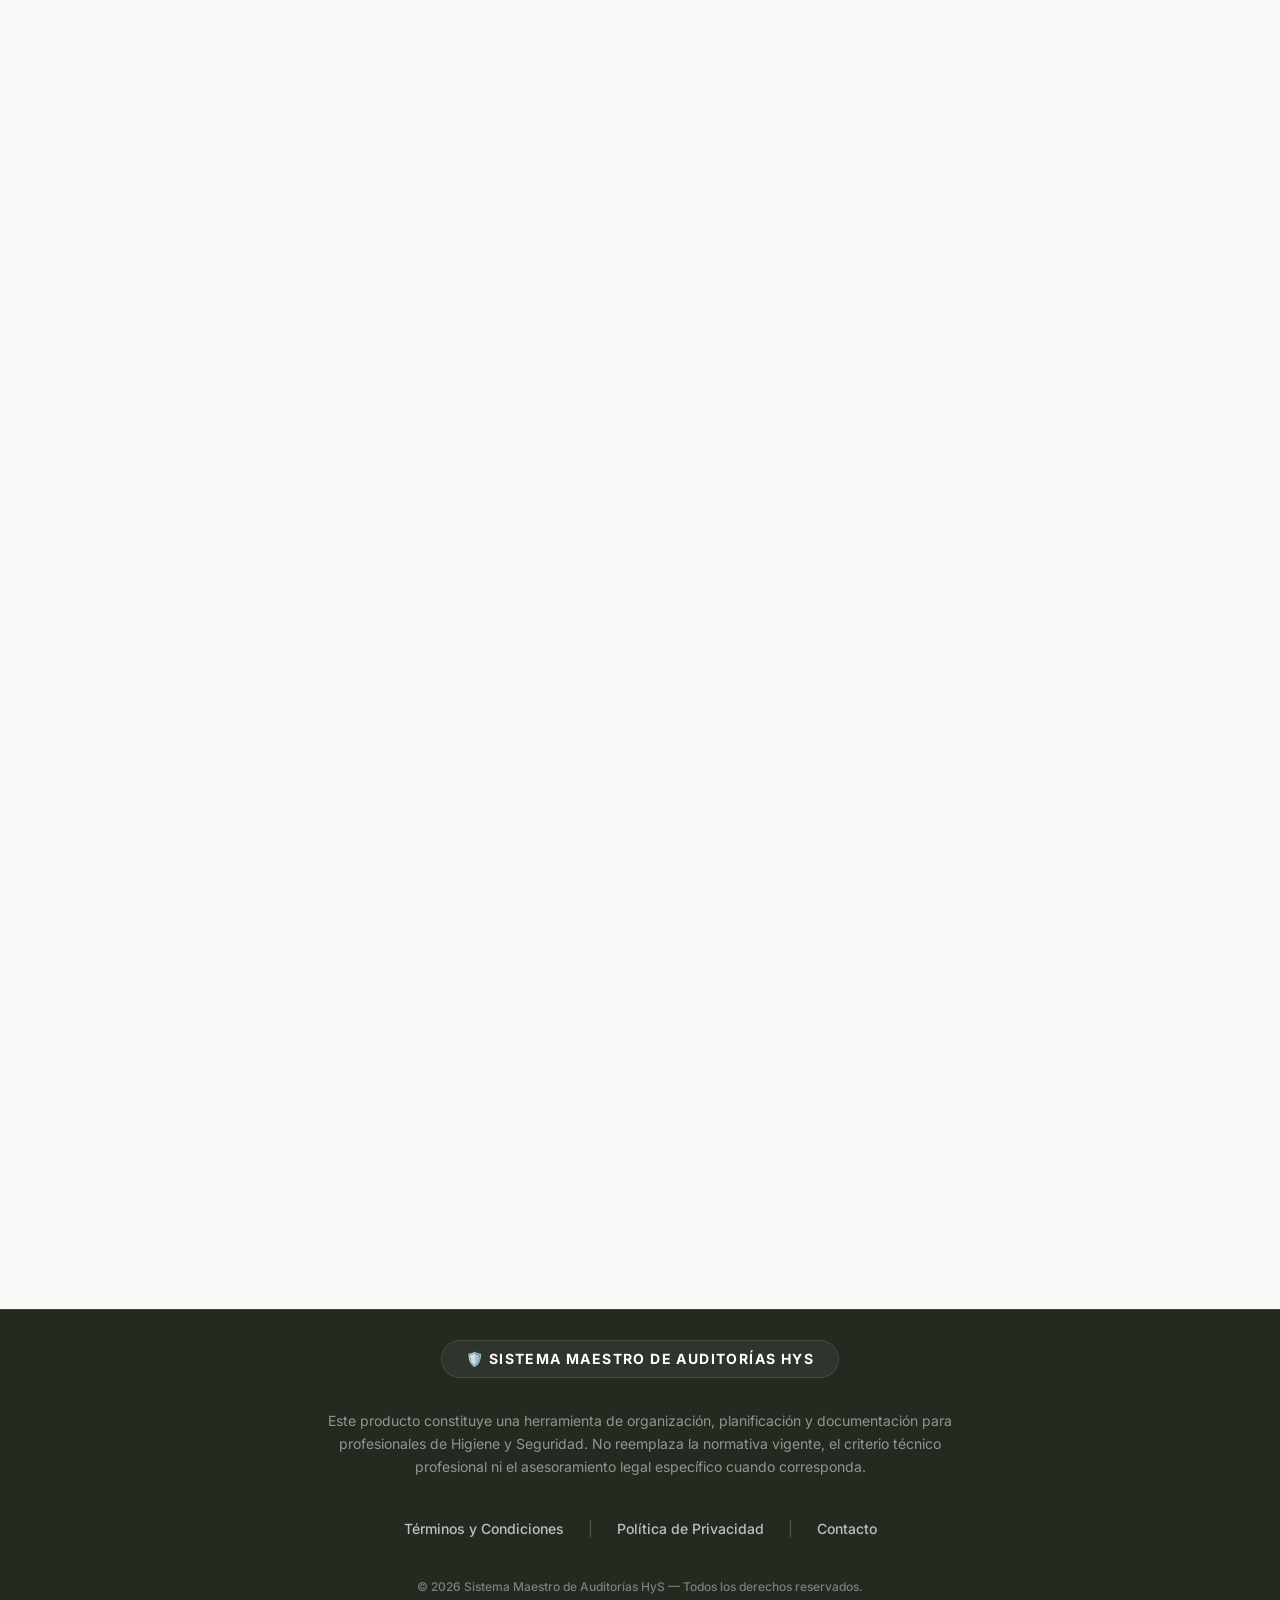
==== commit 34f62fb2: "Updates" ====
--- a/index.html
+++ b/index.html
@@ -5,8 +5,8 @@
     <link rel="icon" type="image/svg+xml" href="/vite.svg" />
     <meta name="viewport" content="width=device-width, initial-scale=1.0" />
     <title>Sistema Maestro de Auditorías HyS</title>
-    <script type="module" crossorigin src="/assets/index-Dl3N2n9k.js"></script>
-    <link rel="stylesheet" crossorigin href="/assets/index-CLX2axrf.css">
+    <script type="module" crossorigin src="./assets/index-BQr7ffo3.js"></script>
+    <link rel="stylesheet" crossorigin href="./assets/index-DRorrn6Q.css">
   </head>
   <body>
     <div id="root"></div>
--- a/assets/index-DRorrn6Q.css
+++ b/assets/index-DRorrn6Q.css
@@ -0,0 +1 @@
+@import"https://fonts.googleapis.com/css2?family=Inter:wght@400;500;600;700;800&family=Playfair+Display:ital,wght@0,400;0,500;0,600;0,700;0,800;1,400;1,500;1,600;1,700&display=swap";*,:before,:after{--tw-border-spacing-x: 0;--tw-border-spacing-y: 0;--tw-translate-x: 0;--tw-translate-y: 0;--tw-rotate: 0;--tw-skew-x: 0;--tw-skew-y: 0;--tw-scale-x: 1;--tw-scale-y: 1;--tw-pan-x: ;--tw-pan-y: ;--tw-pinch-zoom: ;--tw-scroll-snap-strictness: proximity;--tw-gradient-from-position: ;--tw-gradient-via-position: ;--tw-gradient-to-position: ;--tw-ordinal: ;--tw-slashed-zero: ;--tw-numeric-figure: ;--tw-numeric-spacing: ;--tw-numeric-fraction: ;--tw-ring-inset: ;--tw-ring-offset-width: 0px;--tw-ring-offset-color: #fff;--tw-ring-color: rgb(59 130 246 / .5);--tw-ring-offset-shadow: 0 0 #0000;--tw-ring-shadow: 0 0 #0000;--tw-shadow: 0 0 #0000;--tw-shadow-colored: 0 0 #0000;--tw-blur: ;--tw-brightness: ;--tw-contrast: ;--tw-grayscale: ;--tw-hue-rotate: ;--tw-invert: ;--tw-saturate: ;--tw-sepia: ;--tw-drop-shadow: ;--tw-backdrop-blur: ;--tw-backdrop-brightness: ;--tw-backdrop-contrast: ;--tw-backdrop-grayscale: ;--tw-backdrop-hue-rotate: ;--tw-backdrop-invert: ;--tw-backdrop-opacity: ;--tw-backdrop-saturate: ;--tw-backdrop-sepia: ;--tw-contain-size: ;--tw-contain-layout: ;--tw-contain-paint: ;--tw-contain-style: }::backdrop{--tw-border-spacing-x: 0;--tw-border-spacing-y: 0;--tw-translate-x: 0;--tw-translate-y: 0;--tw-rotate: 0;--tw-skew-x: 0;--tw-skew-y: 0;--tw-scale-x: 1;--tw-scale-y: 1;--tw-pan-x: ;--tw-pan-y: ;--tw-pinch-zoom: ;--tw-scroll-snap-strictness: proximity;--tw-gradient-from-position: ;--tw-gradient-via-position: ;--tw-gradient-to-position: ;--tw-ordinal: ;--tw-slashed-zero: ;--tw-numeric-figure: ;--tw-numeric-spacing: ;--tw-numeric-fraction: ;--tw-ring-inset: ;--tw-ring-offset-width: 0px;--tw-ring-offset-color: #fff;--tw-ring-color: rgb(59 130 246 / .5);--tw-ring-offset-shadow: 0 0 #0000;--tw-ring-shadow: 0 0 #0000;--tw-shadow: 0 0 #0000;--tw-shadow-colored: 0 0 #0000;--tw-blur: ;--tw-brightness: ;--tw-contrast: ;--tw-grayscale: ;--tw-hue-rotate: ;--tw-invert: ;--tw-saturate: ;--tw-sepia: ;--tw-drop-shadow: ;--tw-backdrop-blur: ;--tw-backdrop-brightness: ;--tw-backdrop-contrast: ;--tw-backdrop-grayscale: ;--tw-backdrop-hue-rotate: ;--tw-backdrop-invert: ;--tw-backdrop-opacity: ;--tw-backdrop-saturate: ;--tw-backdrop-sepia: ;--tw-contain-size: ;--tw-contain-layout: ;--tw-contain-paint: ;--tw-contain-style: }*,:before,:after{box-sizing:border-box;border-width:0;border-style:solid;border-color:#e5e7eb}:before,:after{--tw-content: ""}html,:host{line-height:1.5;-webkit-text-size-adjust:100%;-moz-tab-size:4;-o-tab-size:4;tab-size:4;font-family:ui-sans-serif,system-ui,sans-serif,"Apple Color Emoji","Segoe UI Emoji",Segoe UI Symbol,"Noto Color Emoji";font-feature-settings:normal;font-variation-settings:normal;-webkit-tap-highlight-color:transparent}body{margin:0;line-height:inherit}hr{height:0;color:inherit;border-top-width:1px}abbr:where([title]){-webkit-text-decoration:underline dotted;text-decoration:underline dotted}h1,h2,h3,h4,h5,h6{font-size:inherit;font-weight:inherit}a{color:inherit;text-decoration:inherit}b,strong{font-weight:bolder}code,kbd,samp,pre{font-family:ui-monospace,SFMono-Regular,Menlo,Monaco,Consolas,Liberation Mono,Courier New,monospace;font-feature-settings:normal;font-variation-settings:normal;font-size:1em}small{font-size:80%}sub,sup{font-size:75%;line-height:0;position:relative;vertical-align:baseline}sub{bottom:-.25em}sup{top:-.5em}table{text-indent:0;border-color:inherit;border-collapse:collapse}button,input,optgroup,select,textarea{font-family:inherit;font-feature-settings:inherit;font-variation-settings:inherit;font-size:100%;font-weight:inherit;line-height:inherit;letter-spacing:inherit;color:inherit;margin:0;padding:0}button,select{text-transform:none}button,input:where([type=button]),input:where([type=reset]),input:where([type=submit]){-webkit-appearance:button;background-color:transparent;background-image:none}:-moz-focusring{outline:auto}:-moz-ui-invalid{box-shadow:none}progress{vertical-align:baseline}::-webkit-inner-spin-button,::-webkit-outer-spin-button{height:auto}[type=search]{-webkit-appearance:textfield;outline-offset:-2px}::-webkit-search-decoration{-webkit-appearance:none}::-webkit-file-upload-button{-webkit-appearance:button;font:inherit}summary{display:list-item}blockquote,dl,dd,h1,h2,h3,h4,h5,h6,hr,figure,p,pre{margin:0}fieldset{margin:0;padding:0}legend{padding:0}ol,ul,menu{list-style:none;margin:0;padding:0}dialog{padding:0}textarea{resize:vertical}input::-moz-placeholder,textarea::-moz-placeholder{opacity:1;color:#9ca3af}input::placeholder,textarea::placeholder{opacity:1;color:#9ca3af}button,[role=button]{cursor:pointer}:disabled{cursor:default}img,svg,video,canvas,audio,iframe,embed,object{display:block;vertical-align:middle}img,video{max-width:100%;height:auto}[hidden]:where(:not([hidden=until-found])){display:none}.container{width:100%}@media (min-width: 640px){.container{max-width:640px}}@media (min-width: 768px){.container{max-width:768px}}@media (min-width: 1024px){.container{max-width:1024px}}@media (min-width: 1280px){.container{max-width:1280px}}@media (min-width: 1536px){.container{max-width:1536px}}.pointer-events-none{pointer-events:none}.pointer-events-auto{pointer-events:auto}.fixed{position:fixed}.absolute{position:absolute}.relative{position:relative}.inset-0{top:0;right:0;bottom:0;left:0}.-right-6{right:-1.5rem}.-top-6{top:-1.5rem}.-top-\[10\%\]{top:-10%}.bottom-6{bottom:1.5rem}.left-0{left:0}.left-1\/2{left:50%}.left-3{left:.75rem}.right-0{right:0}.right-3{right:.75rem}.top-0{top:0}.top-3{top:.75rem}.z-0{z-index:0}.z-10{z-index:10}.z-50{z-index:50}.mx-auto{margin-left:auto;margin-right:auto}.-mt-2{margin-top:-.5rem}.mb-10{margin-bottom:2.5rem}.mb-12{margin-bottom:3rem}.mb-16{margin-bottom:4rem}.mb-2{margin-bottom:.5rem}.mb-3{margin-bottom:.75rem}.mb-4{margin-bottom:1rem}.mb-5{margin-bottom:1.25rem}.mb-6{margin-bottom:1.5rem}.mb-8{margin-bottom:2rem}.mr-4{margin-right:1rem}.mt-0{margin-top:0}.mt-1{margin-top:.25rem}.mt-10{margin-top:2.5rem}.mt-2{margin-top:.5rem}.mt-auto{margin-top:auto}.block{display:block}.inline-block{display:inline-block}.flex{display:flex}.inline-flex{display:inline-flex}.grid{display:grid}.hidden{display:none}.h-10{height:2.5rem}.h-14{height:3.5rem}.h-24{height:6rem}.h-5{height:1.25rem}.h-56{height:14rem}.h-6{height:1.5rem}.h-9{height:2.25rem}.h-\[60\%\]{height:60%}.h-auto{height:auto}.h-full{height:100%}.min-h-screen{min-height:100vh}.w-10{width:2.5rem}.w-14{width:3.5rem}.w-24{width:6rem}.w-5{width:1.25rem}.w-6{width:1.5rem}.w-9{width:2.25rem}.w-\[80\%\]{width:80%}.w-full{width:100%}.min-w-\[90px\]{min-width:90px}.max-w-2xl{max-width:42rem}.max-w-3xl{max-width:48rem}.max-w-4xl{max-width:56rem}.max-w-\[1100px\]{max-width:1100px}.max-w-\[220px\]{max-width:220px}.max-w-md{max-width:28rem}.max-w-sm{max-width:24rem}.max-w-xl{max-width:36rem}.max-w-xs{max-width:20rem}.flex-shrink-0{flex-shrink:0}.flex-grow{flex-grow:1}.-translate-x-1\/2{--tw-translate-x: -50%;transform:translate(var(--tw-translate-x),var(--tw-translate-y)) rotate(var(--tw-rotate)) skew(var(--tw-skew-x)) skewY(var(--tw-skew-y)) scaleX(var(--tw-scale-x)) scaleY(var(--tw-scale-y))}.rotate-\[-15deg\]{--tw-rotate: -15deg;transform:translate(var(--tw-translate-x),var(--tw-translate-y)) rotate(var(--tw-rotate)) skew(var(--tw-skew-x)) skewY(var(--tw-skew-y)) scaleX(var(--tw-scale-x)) scaleY(var(--tw-scale-y))}.rotate-\[15deg\]{--tw-rotate: 15deg;transform:translate(var(--tw-translate-x),var(--tw-translate-y)) rotate(var(--tw-rotate)) skew(var(--tw-skew-x)) skewY(var(--tw-skew-y)) scaleX(var(--tw-scale-x)) scaleY(var(--tw-scale-y))}.scroll-mt-6{scroll-margin-top:1.5rem}.flex-col{flex-direction:column}.flex-wrap{flex-wrap:wrap}.items-start{align-items:flex-start}.items-center{align-items:center}.justify-center{justify-content:center}.justify-between{justify-content:space-between}.gap-1{gap:.25rem}.gap-2{gap:.5rem}.gap-3{gap:.75rem}.gap-4{gap:1rem}.gap-6{gap:1.5rem}.gap-8{gap:2rem}.space-y-4>:not([hidden])~:not([hidden]){--tw-space-y-reverse: 0;margin-top:calc(1rem * calc(1 - var(--tw-space-y-reverse)));margin-bottom:calc(1rem * var(--tw-space-y-reverse))}.overflow-hidden{overflow:hidden}.rounded-2xl{border-radius:1rem}.rounded-3xl{border-radius:1.5rem}.rounded-full{border-radius:9999px}.rounded-lg{border-radius:.5rem}.border{border-width:1px}.border-2{border-width:2px}.border-t{border-top-width:1px}.border-\[\#4a553f\]\/30{border-color:#4a553f4d}.border-\[\#e6ddc7\]{--tw-border-opacity: 1;border-color:rgb(230 221 199 / var(--tw-border-opacity, 1))}.border-white\/10{border-color:#ffffff1a}.border-white\/20{border-color:#fff3}.border-white\/50{border-color:#ffffff80}.bg-\[\#232b21\]{--tw-bg-opacity: 1;background-color:rgb(35 43 33 / var(--tw-bg-opacity, 1))}.bg-\[\#2f3a2c\]{--tw-bg-opacity: 1;background-color:rgb(47 58 44 / var(--tw-bg-opacity, 1))}.bg-\[\#4a553f\]{--tw-bg-opacity: 1;background-color:rgb(74 85 63 / var(--tw-bg-opacity, 1))}.bg-\[\#4a553f\]\/10{background-color:#4a553f1a}.bg-\[\#4a7a4a\]{--tw-bg-opacity: 1;background-color:rgb(74 122 74 / var(--tw-bg-opacity, 1))}.bg-\[\#b85c43\]{--tw-bg-opacity: 1;background-color:rgb(184 92 67 / var(--tw-bg-opacity, 1))}.bg-\[\#b85c43\]\/10{background-color:#b85c431a}.bg-\[\#c0392b\]{--tw-bg-opacity: 1;background-color:rgb(192 57 43 / var(--tw-bg-opacity, 1))}.bg-\[\#cdd9c2\]{--tw-bg-opacity: 1;background-color:rgb(205 217 194 / var(--tw-bg-opacity, 1))}.bg-\[\#e6ddc7\]{--tw-bg-opacity: 1;background-color:rgb(230 221 199 / var(--tw-bg-opacity, 1))}.bg-\[\#f4efe2\]{--tw-bg-opacity: 1;background-color:rgb(244 239 226 / var(--tw-bg-opacity, 1))}.bg-\[\#f6d9c4\]{--tw-bg-opacity: 1;background-color:rgb(246 217 196 / var(--tw-bg-opacity, 1))}.bg-\[\#f9f8f6\]{--tw-bg-opacity: 1;background-color:rgb(249 248 246 / var(--tw-bg-opacity, 1))}.bg-transparent{background-color:transparent}.bg-white{--tw-bg-opacity: 1;background-color:rgb(255 255 255 / var(--tw-bg-opacity, 1))}.bg-white\/10{background-color:#ffffff1a}.bg-white\/5{background-color:#ffffff0d}.fill-current{fill:currentColor}.object-contain{-o-object-fit:contain;object-fit:contain}.object-cover{-o-object-fit:cover;object-fit:cover}.object-top{-o-object-position:top;object-position:top}.p-10{padding:2.5rem}.p-6{padding:1.5rem}.p-8{padding:2rem}.px-10{padding-left:2.5rem;padding-right:2.5rem}.px-2{padding-left:.5rem;padding-right:.5rem}.px-3{padding-left:.75rem;padding-right:.75rem}.px-4{padding-left:1rem;padding-right:1rem}.px-6{padding-left:1.5rem;padding-right:1.5rem}.px-8{padding-left:2rem;padding-right:2rem}.py-1\.5{padding-top:.375rem;padding-bottom:.375rem}.py-16{padding-top:4rem;padding-bottom:4rem}.py-2{padding-top:.5rem;padding-bottom:.5rem}.py-2\.5{padding-top:.625rem;padding-bottom:.625rem}.py-3{padding-top:.75rem;padding-bottom:.75rem}.py-4{padding-top:1rem;padding-bottom:1rem}.py-5{padding-top:1.25rem;padding-bottom:1.25rem}.py-6{padding-top:1.5rem;padding-bottom:1.5rem}.pb-8{padding-bottom:2rem}.pb-\[30px\]{padding-bottom:30px}.pb-\[40px\]{padding-bottom:40px}.pb-\[60px\]{padding-bottom:60px}.pt-0{padding-top:0}.pt-6{padding-top:1.5rem}.pt-\[20px\]{padding-top:20px}.pt-\[30px\]{padding-top:30px}.pt-\[60px\]{padding-top:60px}.text-left{text-align:left}.text-center{text-align:center}.text-2xl{font-size:1.5rem;line-height:2rem}.text-3xl{font-size:1.875rem;line-height:2.25rem}.text-4xl{font-size:2.25rem;line-height:2.5rem}.text-5xl{font-size:3rem;line-height:1}.text-6xl{font-size:3.75rem;line-height:1}.text-\[10px\]{font-size:10px}.text-\[11px\]{font-size:11px}.text-\[15px\]{font-size:15px}.text-\[16px\]{font-size:16px}.text-\[18px\]{font-size:18px}.text-\[28px\]{font-size:28px}.text-\[30px\]{font-size:30px}.text-\[8px\]{font-size:8px}.text-base{font-size:1rem;line-height:1.5rem}.text-lg{font-size:1.125rem;line-height:1.75rem}.text-sm{font-size:.875rem;line-height:1.25rem}.text-xl{font-size:1.25rem;line-height:1.75rem}.text-xs{font-size:.75rem;line-height:1rem}.font-bold{font-weight:700}.font-extrabold{font-weight:800}.font-medium{font-weight:500}.font-semibold{font-weight:600}.uppercase{text-transform:uppercase}.italic{font-style:italic}.leading-none{line-height:1}.leading-relaxed{line-height:1.625}.leading-snug{line-height:1.375}.leading-tight{line-height:1.25}.tracking-\[0\.15em\]{letter-spacing:.15em}.tracking-\[0\.1em\]{letter-spacing:.1em}.tracking-wide{letter-spacing:.025em}.tracking-widest{letter-spacing:.1em}.text-\[\#2f3a2c\]{--tw-text-opacity: 1;color:rgb(47 58 44 / var(--tw-text-opacity, 1))}.text-\[\#4a553f\]{--tw-text-opacity: 1;color:rgb(74 85 63 / var(--tw-text-opacity, 1))}.text-\[\#4b5347\]{--tw-text-opacity: 1;color:rgb(75 83 71 / var(--tw-text-opacity, 1))}.text-\[\#8a6a4f\]{--tw-text-opacity: 1;color:rgb(138 106 79 / var(--tw-text-opacity, 1))}.text-\[\#8a8f7f\]{--tw-text-opacity: 1;color:rgb(138 143 127 / var(--tw-text-opacity, 1))}.text-\[\#b85c43\]{--tw-text-opacity: 1;color:rgb(184 92 67 / var(--tw-text-opacity, 1))}.text-\[\#c1c8b6\]{--tw-text-opacity: 1;color:rgb(193 200 182 / var(--tw-text-opacity, 1))}.text-\[\#c8d6bd\]{--tw-text-opacity: 1;color:rgb(200 214 189 / var(--tw-text-opacity, 1))}.text-\[\#d4a017\]{--tw-text-opacity: 1;color:rgb(212 160 23 / var(--tw-text-opacity, 1))}.text-\[\#e8c9a3\]{--tw-text-opacity: 1;color:rgb(232 201 163 / var(--tw-text-opacity, 1))}.text-white{--tw-text-opacity: 1;color:rgb(255 255 255 / var(--tw-text-opacity, 1))}.text-white\/20{color:#fff3}.text-white\/40{color:#fff6}.text-white\/50{color:#ffffff80}.text-white\/70{color:#ffffffb3}.line-through{text-decoration-line:line-through}.shadow-2xl{--tw-shadow: 0 25px 50px -12px rgb(0 0 0 / .25);--tw-shadow-colored: 0 25px 50px -12px var(--tw-shadow-color);box-shadow:var(--tw-ring-offset-shadow, 0 0 #0000),var(--tw-ring-shadow, 0 0 #0000),var(--tw-shadow)}.shadow-inner{--tw-shadow: inset 0 2px 4px 0 rgb(0 0 0 / .05);--tw-shadow-colored: inset 0 2px 4px 0 var(--tw-shadow-color);box-shadow:var(--tw-ring-offset-shadow, 0 0 #0000),var(--tw-ring-shadow, 0 0 #0000),var(--tw-shadow)}.shadow-lg{--tw-shadow: 0 10px 15px -3px rgb(0 0 0 / .1), 0 4px 6px -4px rgb(0 0 0 / .1);--tw-shadow-colored: 0 10px 15px -3px var(--tw-shadow-color), 0 4px 6px -4px var(--tw-shadow-color);box-shadow:var(--tw-ring-offset-shadow, 0 0 #0000),var(--tw-ring-shadow, 0 0 #0000),var(--tw-shadow)}.shadow-md{--tw-shadow: 0 4px 6px -1px rgb(0 0 0 / .1), 0 2px 4px -2px rgb(0 0 0 / .1);--tw-shadow-colored: 0 4px 6px -1px var(--tw-shadow-color), 0 2px 4px -2px var(--tw-shadow-color);box-shadow:var(--tw-ring-offset-shadow, 0 0 #0000),var(--tw-ring-shadow, 0 0 #0000),var(--tw-shadow)}.shadow-sm{--tw-shadow: 0 1px 2px 0 rgb(0 0 0 / .05);--tw-shadow-colored: 0 1px 2px 0 var(--tw-shadow-color);box-shadow:var(--tw-ring-offset-shadow, 0 0 #0000),var(--tw-ring-shadow, 0 0 #0000),var(--tw-shadow)}.shadow-xl{--tw-shadow: 0 20px 25px -5px rgb(0 0 0 / .1), 0 8px 10px -6px rgb(0 0 0 / .1);--tw-shadow-colored: 0 20px 25px -5px var(--tw-shadow-color), 0 8px 10px -6px var(--tw-shadow-color);box-shadow:var(--tw-ring-offset-shadow, 0 0 #0000),var(--tw-ring-shadow, 0 0 #0000),var(--tw-shadow)}.shadow-\[\#2f3a2c\]\/20{--tw-shadow-color: rgb(47 58 44 / .2);--tw-shadow: var(--tw-shadow-colored)}.shadow-\[\#b85c43\]\/30{--tw-shadow-color: rgb(184 92 67 / .3);--tw-shadow: var(--tw-shadow-colored)}.blur-3xl{--tw-blur: blur(64px);filter:var(--tw-blur) var(--tw-brightness) var(--tw-contrast) var(--tw-grayscale) var(--tw-hue-rotate) var(--tw-invert) var(--tw-saturate) var(--tw-sepia) var(--tw-drop-shadow)}.drop-shadow-2xl{--tw-drop-shadow: drop-shadow(0 25px 25px rgb(0 0 0 / .15));filter:var(--tw-blur) var(--tw-brightness) var(--tw-contrast) var(--tw-grayscale) var(--tw-hue-rotate) var(--tw-invert) var(--tw-saturate) var(--tw-sepia) var(--tw-drop-shadow)}.transition{transition-property:color,background-color,border-color,text-decoration-color,fill,stroke,opacity,box-shadow,transform,filter,backdrop-filter;transition-timing-function:cubic-bezier(.4,0,.2,1);transition-duration:.15s}.transition-colors{transition-property:color,background-color,border-color,text-decoration-color,fill,stroke;transition-timing-function:cubic-bezier(.4,0,.2,1);transition-duration:.15s}:root{--font-sans: "Inter", system-ui, -apple-system, "Segoe UI", Roboto, sans-serif;--font-heading: "Playfair Display", Georgia, "Times New Roman", serif}html{scroll-behavior:smooth;-webkit-text-size-adjust:100%}body{background-color:#f9f8f6;font-family:var(--font-sans);-webkit-font-smoothing:antialiased;-moz-osx-font-smoothing:grayscale;text-rendering:optimizeLegibility}.font-heading{font-family:var(--font-heading)}.cv-section{content-visibility:auto;contain-intrinsic-size:auto 600px}a:focus-visible,button:focus-visible{outline:3px solid #4a553f;outline-offset:2px;border-radius:9999px}@media (prefers-reduced-motion: reduce){html{scroll-behavior:auto}*,*:before,*:after{animation-duration:.001ms!important;animation-iteration-count:1!important;transition-duration:.001ms!important;scroll-behavior:auto!important}}.hover\:bg-\[\#a34f38\]:hover{--tw-bg-opacity: 1;background-color:rgb(163 79 56 / var(--tw-bg-opacity, 1))}.hover\:text-white:hover{--tw-text-opacity: 1;color:rgb(255 255 255 / var(--tw-text-opacity, 1))}.focus\:outline-none:focus{outline:2px solid transparent;outline-offset:2px}@media (min-width: 640px){.sm\:inline{display:inline}.sm\:w-auto{width:auto}.sm\:grid-cols-2{grid-template-columns:repeat(2,minmax(0,1fr))}.sm\:flex-row{flex-direction:row}.sm\:gap-6{gap:1.5rem}}@media (min-width: 768px){.md\:-right-8{right:-2rem}.md\:-top-8{top:-2rem}.md\:h-11{height:2.75rem}.md\:h-28{height:7rem}.md\:w-11{width:2.75rem}.md\:w-28{width:7rem}.md\:grid-cols-2{grid-template-columns:repeat(2,minmax(0,1fr))}.md\:p-10{padding:2.5rem}.md\:p-12{padding:3rem}.md\:px-8{padding-left:2rem;padding-right:2rem}.md\:py-24{padding-top:6rem;padding-bottom:6rem}.md\:pb-24{padding-bottom:6rem}.md\:pt-0{padding-top:0}.md\:text-2xl{font-size:1.5rem;line-height:2rem}.md\:text-3xl{font-size:1.875rem;line-height:2.25rem}.md\:text-5xl{font-size:3rem;line-height:1}.md\:text-6xl{font-size:3.75rem;line-height:1}.md\:text-7xl{font-size:4.5rem;line-height:1}.md\:text-\[12px\]{font-size:12px}.md\:text-\[18px\]{font-size:18px}.md\:text-\[20px\]{font-size:20px}.md\:text-\[9px\]{font-size:9px}.md\:text-base{font-size:1rem;line-height:1.5rem}.md\:text-lg{font-size:1.125rem;line-height:1.75rem}.md\:text-sm{font-size:.875rem;line-height:1.25rem}.md\:text-xl{font-size:1.25rem;line-height:1.75rem}}@media (min-width: 1024px){.lg\:grid-cols-3{grid-template-columns:repeat(3,minmax(0,1fr))}}
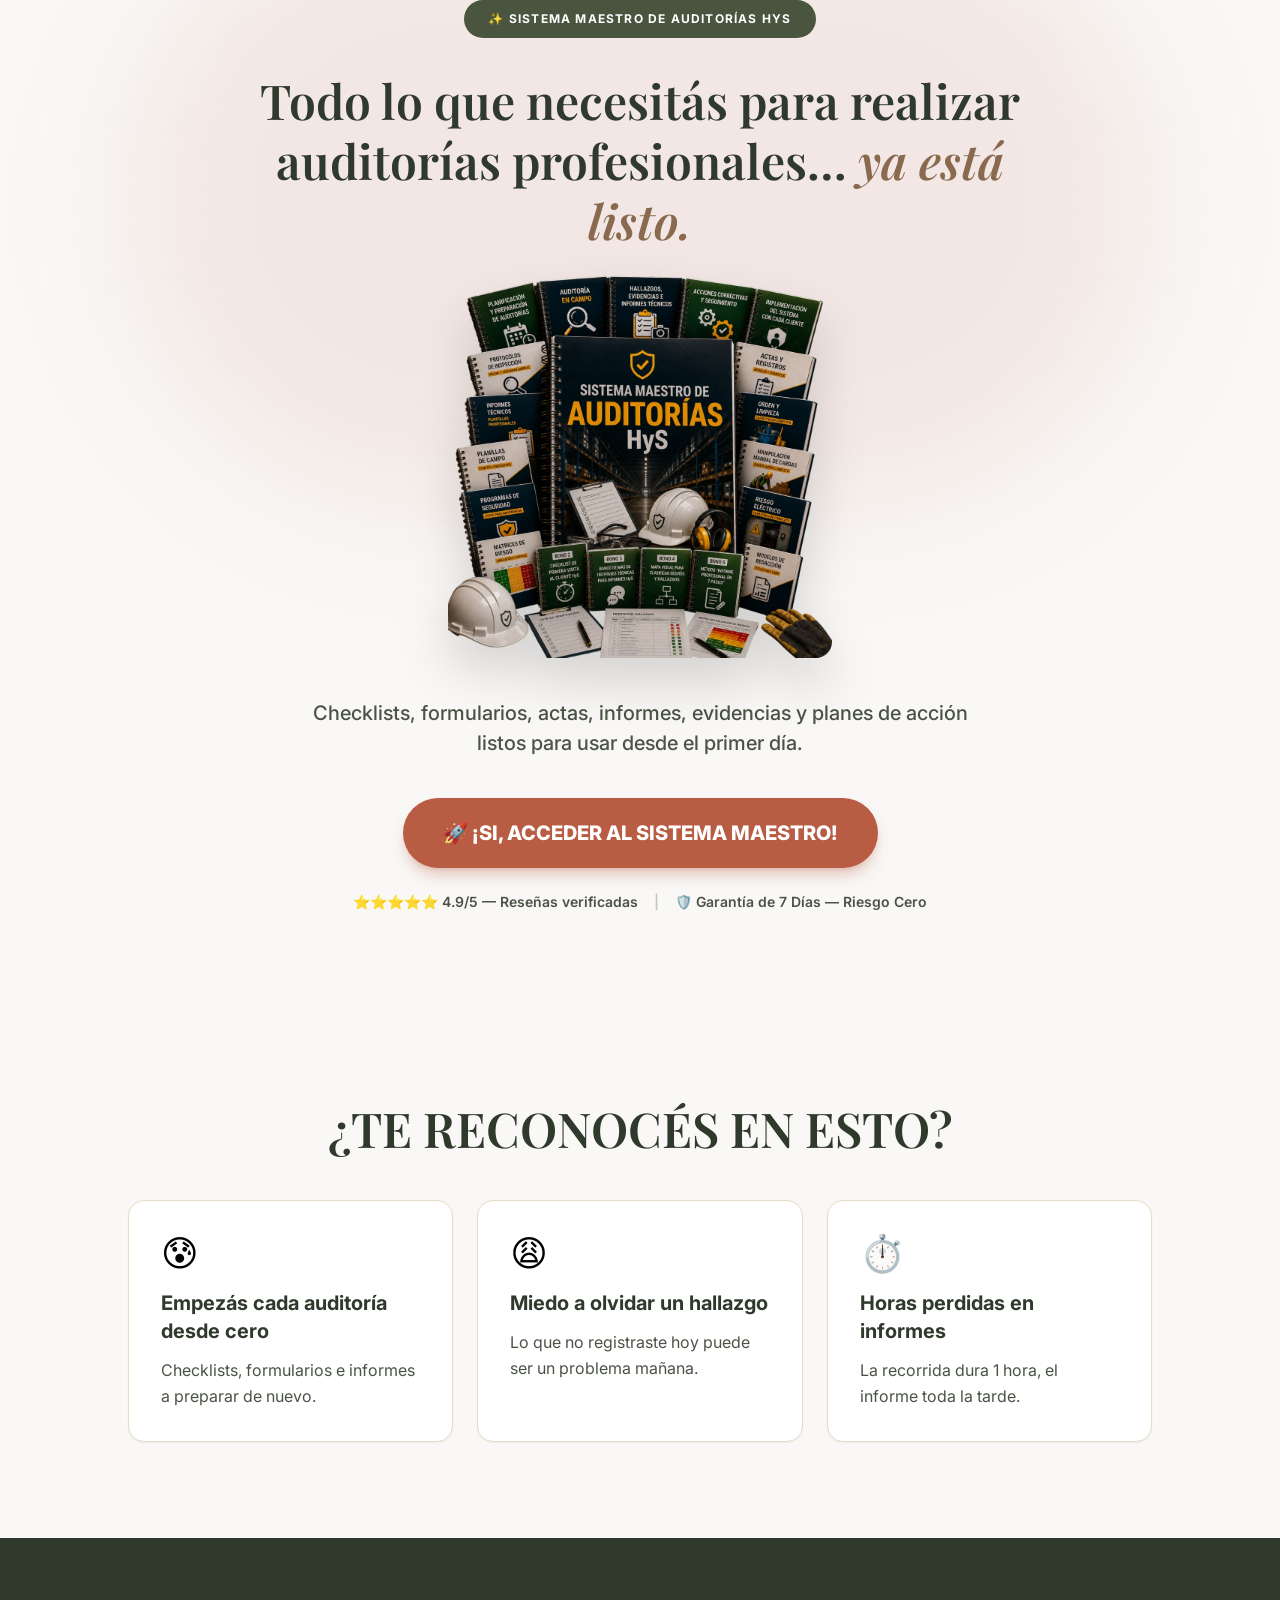
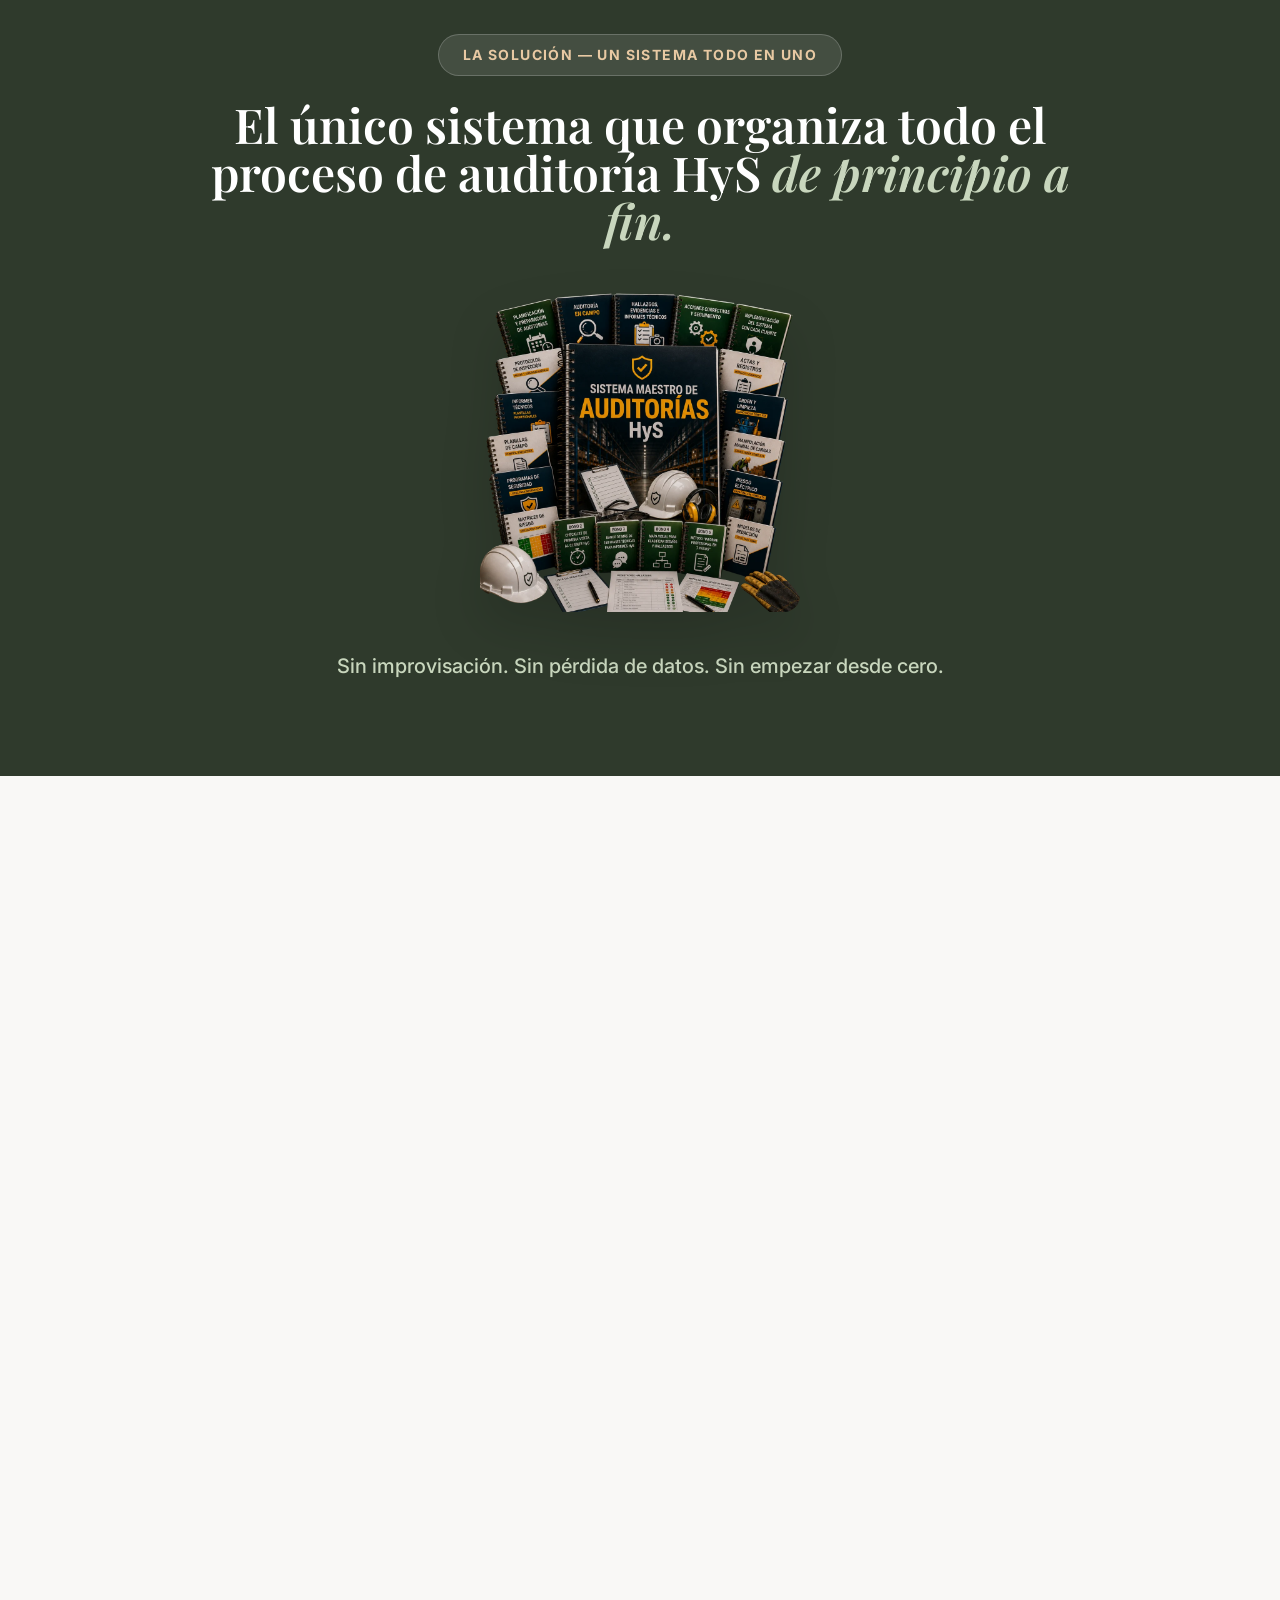
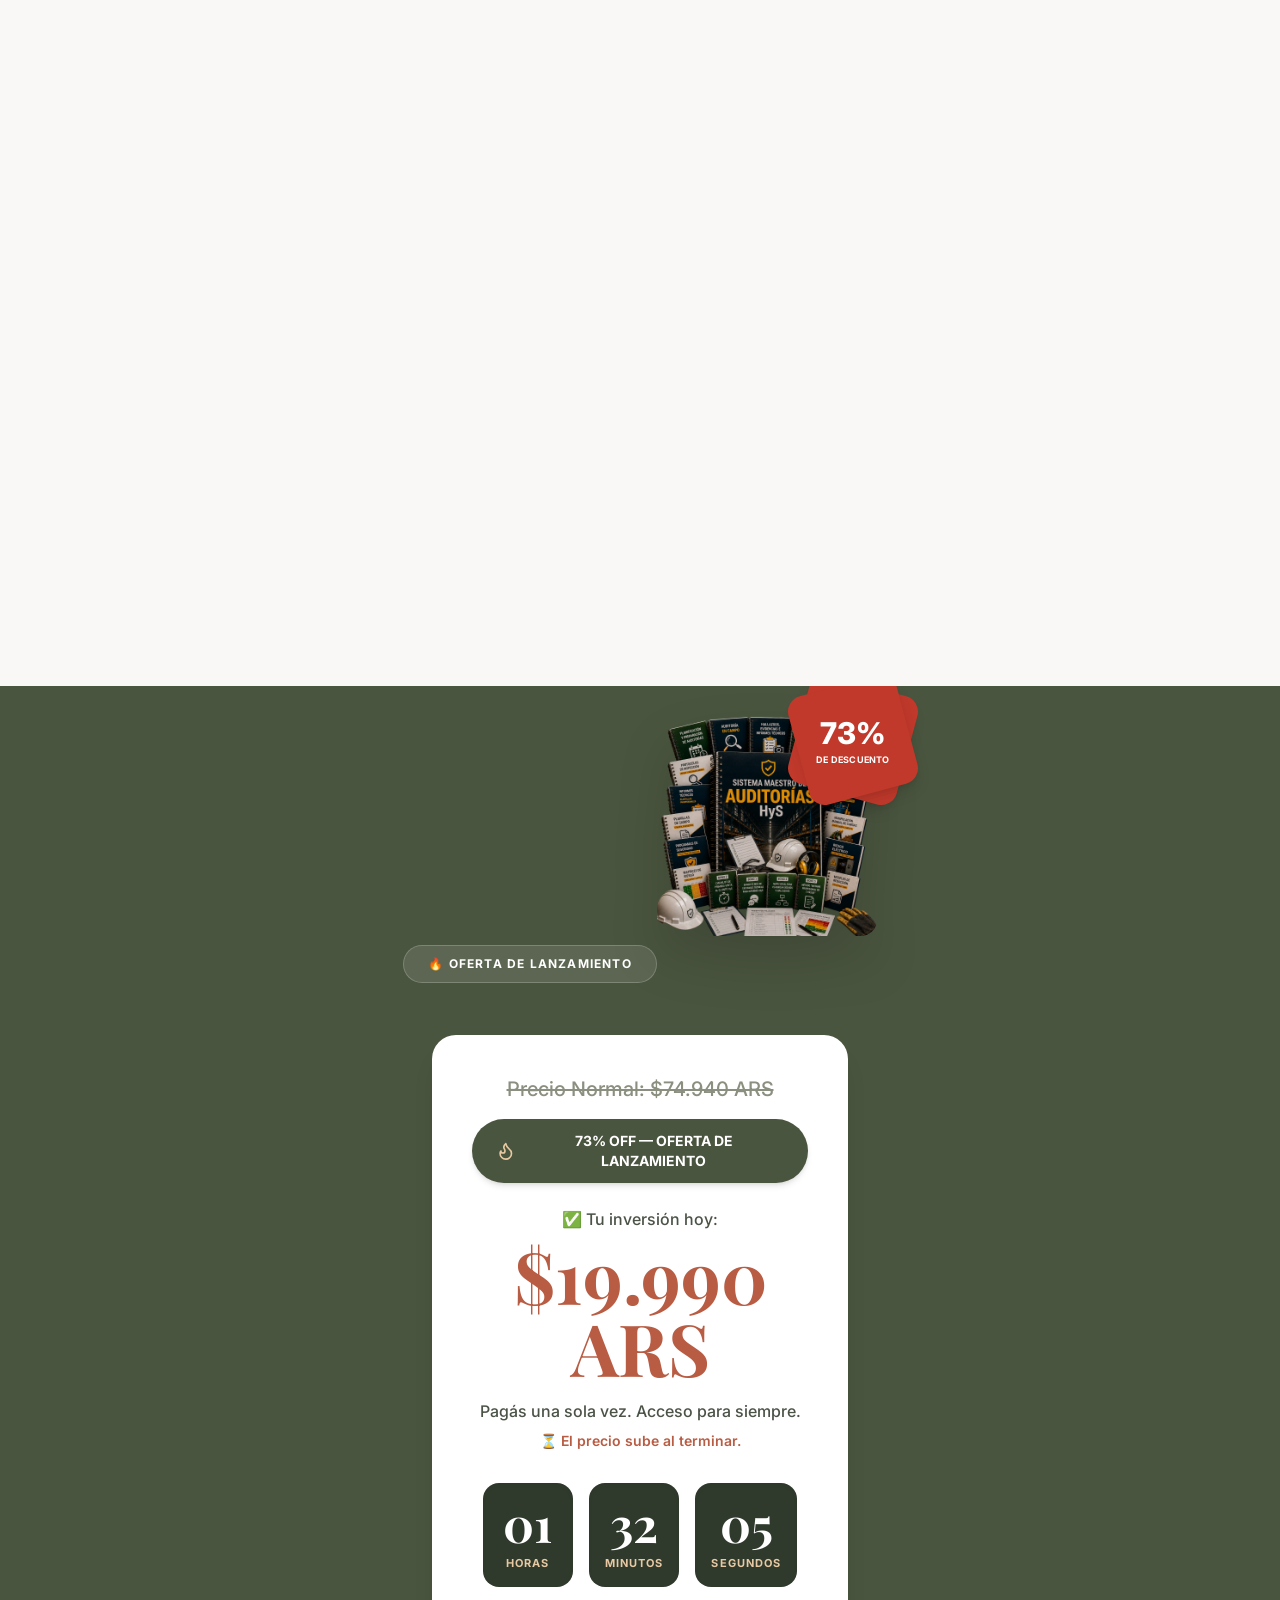
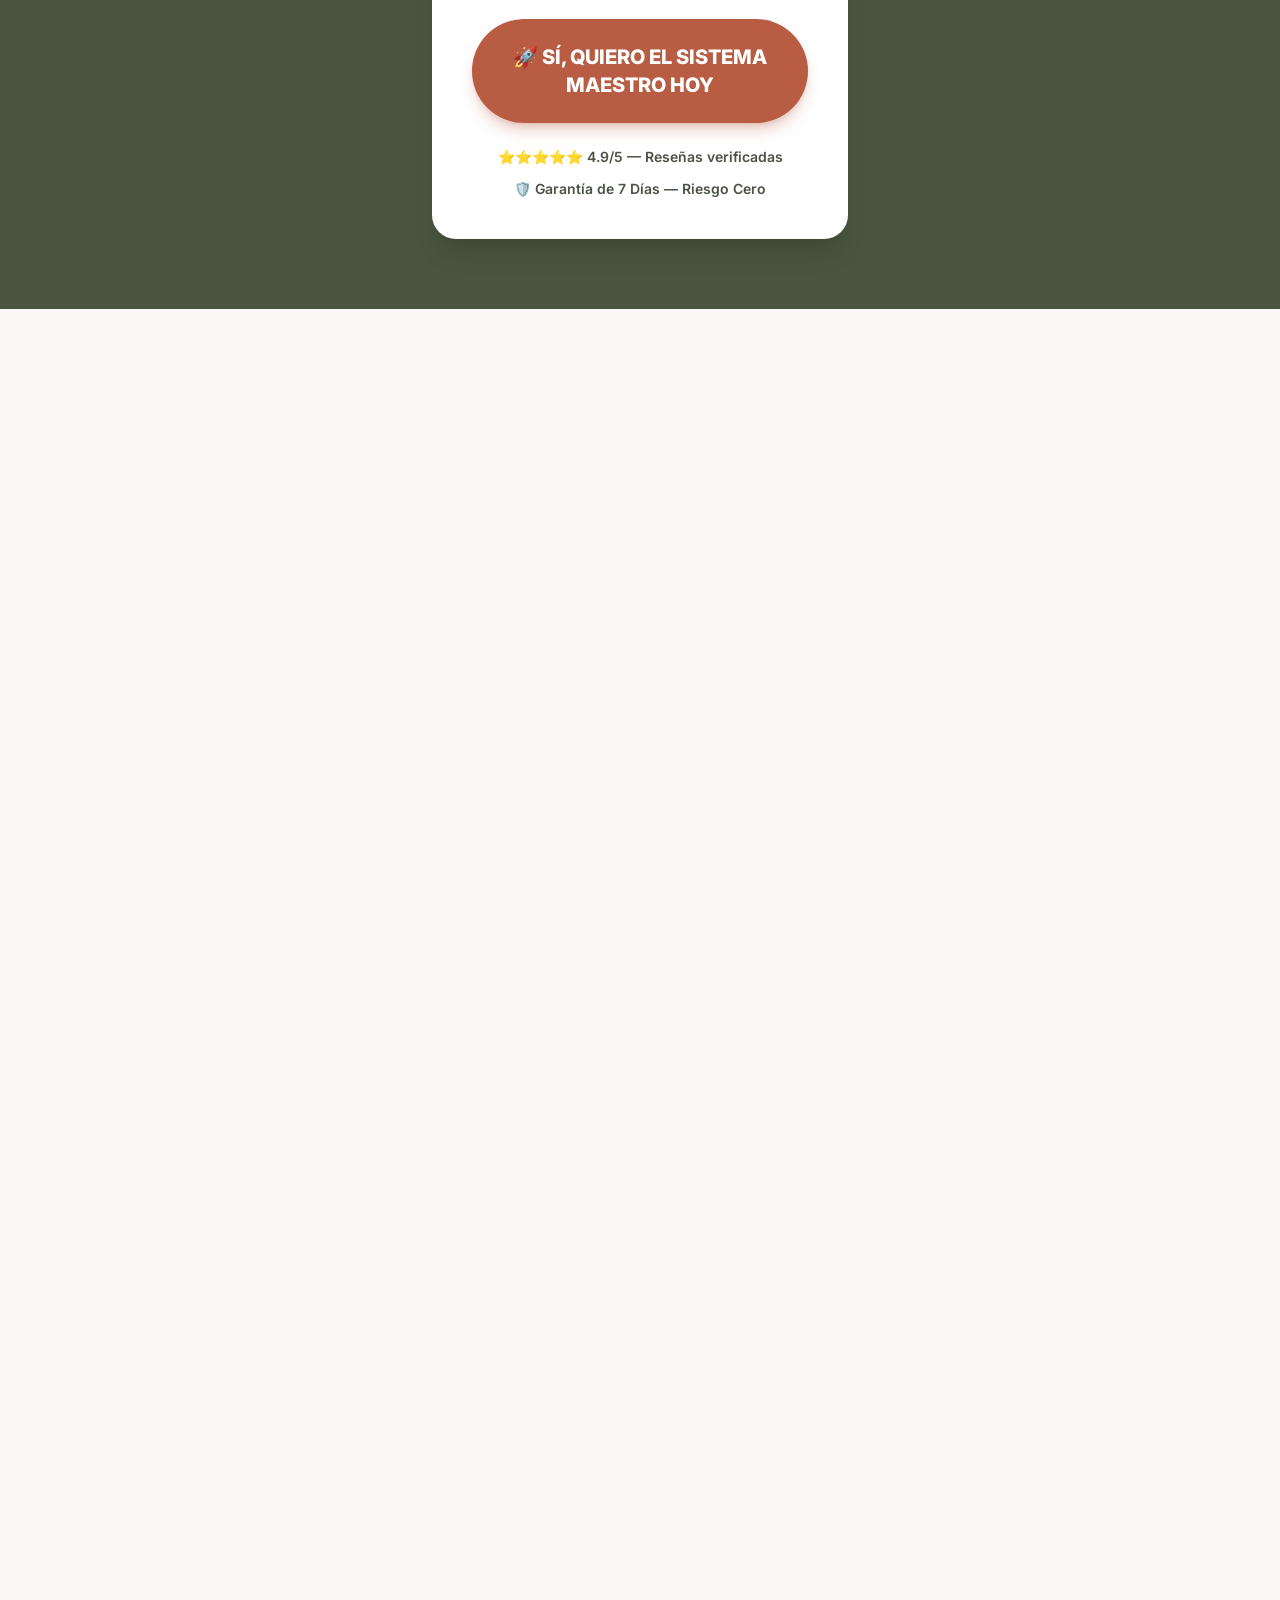
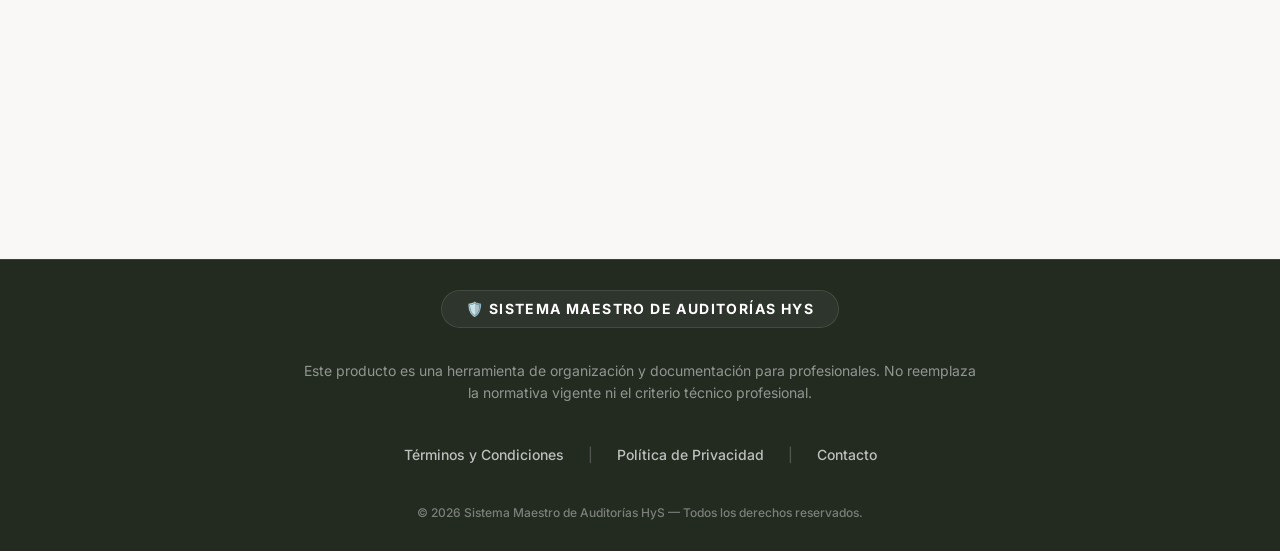
==== commit b31b9636: "Updates" ====
--- a/index.html
+++ b/index.html
@@ -5,8 +5,8 @@
     <link rel="icon" type="image/svg+xml" href="/vite.svg" />
     <meta name="viewport" content="width=device-width, initial-scale=1.0" />
     <title>Sistema Maestro de Auditorías HyS</title>
-    <script type="module" crossorigin src="./assets/index-BQr7ffo3.js"></script>
-    <link rel="stylesheet" crossorigin href="./assets/index-DRorrn6Q.css">
+    <script type="module" crossorigin src="./assets/index-Bu8WAEsP.js"></script>
+    <link rel="stylesheet" crossorigin href="./assets/index-CpPUElC_.css">
   </head>
   <body>
     <div id="root"></div>
--- a/assets/index-CpPUElC_.css
+++ b/assets/index-CpPUElC_.css
@@ -0,0 +1 @@
+@import"https://fonts.googleapis.com/css2?family=Inter:wght@400;500;600;700;800&family=Playfair+Display:ital,wght@0,400;0,500;0,600;0,700;0,800;1,400;1,500;1,600;1,700&display=swap";*,:before,:after{--tw-border-spacing-x: 0;--tw-border-spacing-y: 0;--tw-translate-x: 0;--tw-translate-y: 0;--tw-rotate: 0;--tw-skew-x: 0;--tw-skew-y: 0;--tw-scale-x: 1;--tw-scale-y: 1;--tw-pan-x: ;--tw-pan-y: ;--tw-pinch-zoom: ;--tw-scroll-snap-strictness: proximity;--tw-gradient-from-position: ;--tw-gradient-via-position: ;--tw-gradient-to-position: ;--tw-ordinal: ;--tw-slashed-zero: ;--tw-numeric-figure: ;--tw-numeric-spacing: ;--tw-numeric-fraction: ;--tw-ring-inset: ;--tw-ring-offset-width: 0px;--tw-ring-offset-color: #fff;--tw-ring-color: rgb(59 130 246 / .5);--tw-ring-offset-shadow: 0 0 #0000;--tw-ring-shadow: 0 0 #0000;--tw-shadow: 0 0 #0000;--tw-shadow-colored: 0 0 #0000;--tw-blur: ;--tw-brightness: ;--tw-contrast: ;--tw-grayscale: ;--tw-hue-rotate: ;--tw-invert: ;--tw-saturate: ;--tw-sepia: ;--tw-drop-shadow: ;--tw-backdrop-blur: ;--tw-backdrop-brightness: ;--tw-backdrop-contrast: ;--tw-backdrop-grayscale: ;--tw-backdrop-hue-rotate: ;--tw-backdrop-invert: ;--tw-backdrop-opacity: ;--tw-backdrop-saturate: ;--tw-backdrop-sepia: ;--tw-contain-size: ;--tw-contain-layout: ;--tw-contain-paint: ;--tw-contain-style: }::backdrop{--tw-border-spacing-x: 0;--tw-border-spacing-y: 0;--tw-translate-x: 0;--tw-translate-y: 0;--tw-rotate: 0;--tw-skew-x: 0;--tw-skew-y: 0;--tw-scale-x: 1;--tw-scale-y: 1;--tw-pan-x: ;--tw-pan-y: ;--tw-pinch-zoom: ;--tw-scroll-snap-strictness: proximity;--tw-gradient-from-position: ;--tw-gradient-via-position: ;--tw-gradient-to-position: ;--tw-ordinal: ;--tw-slashed-zero: ;--tw-numeric-figure: ;--tw-numeric-spacing: ;--tw-numeric-fraction: ;--tw-ring-inset: ;--tw-ring-offset-width: 0px;--tw-ring-offset-color: #fff;--tw-ring-color: rgb(59 130 246 / .5);--tw-ring-offset-shadow: 0 0 #0000;--tw-ring-shadow: 0 0 #0000;--tw-shadow: 0 0 #0000;--tw-shadow-colored: 0 0 #0000;--tw-blur: ;--tw-brightness: ;--tw-contrast: ;--tw-grayscale: ;--tw-hue-rotate: ;--tw-invert: ;--tw-saturate: ;--tw-sepia: ;--tw-drop-shadow: ;--tw-backdrop-blur: ;--tw-backdrop-brightness: ;--tw-backdrop-contrast: ;--tw-backdrop-grayscale: ;--tw-backdrop-hue-rotate: ;--tw-backdrop-invert: ;--tw-backdrop-opacity: ;--tw-backdrop-saturate: ;--tw-backdrop-sepia: ;--tw-contain-size: ;--tw-contain-layout: ;--tw-contain-paint: ;--tw-contain-style: }*,:before,:after{box-sizing:border-box;border-width:0;border-style:solid;border-color:#e5e7eb}:before,:after{--tw-content: ""}html,:host{line-height:1.5;-webkit-text-size-adjust:100%;-moz-tab-size:4;-o-tab-size:4;tab-size:4;font-family:ui-sans-serif,system-ui,sans-serif,"Apple Color Emoji","Segoe UI Emoji",Segoe UI Symbol,"Noto Color Emoji";font-feature-settings:normal;font-variation-settings:normal;-webkit-tap-highlight-color:transparent}body{margin:0;line-height:inherit}hr{height:0;color:inherit;border-top-width:1px}abbr:where([title]){-webkit-text-decoration:underline dotted;text-decoration:underline dotted}h1,h2,h3,h4,h5,h6{font-size:inherit;font-weight:inherit}a{color:inherit;text-decoration:inherit}b,strong{font-weight:bolder}code,kbd,samp,pre{font-family:ui-monospace,SFMono-Regular,Menlo,Monaco,Consolas,Liberation Mono,Courier New,monospace;font-feature-settings:normal;font-variation-settings:normal;font-size:1em}small{font-size:80%}sub,sup{font-size:75%;line-height:0;position:relative;vertical-align:baseline}sub{bottom:-.25em}sup{top:-.5em}table{text-indent:0;border-color:inherit;border-collapse:collapse}button,input,optgroup,select,textarea{font-family:inherit;font-feature-settings:inherit;font-variation-settings:inherit;font-size:100%;font-weight:inherit;line-height:inherit;letter-spacing:inherit;color:inherit;margin:0;padding:0}button,select{text-transform:none}button,input:where([type=button]),input:where([type=reset]),input:where([type=submit]){-webkit-appearance:button;background-color:transparent;background-image:none}:-moz-focusring{outline:auto}:-moz-ui-invalid{box-shadow:none}progress{vertical-align:baseline}::-webkit-inner-spin-button,::-webkit-outer-spin-button{height:auto}[type=search]{-webkit-appearance:textfield;outline-offset:-2px}::-webkit-search-decoration{-webkit-appearance:none}::-webkit-file-upload-button{-webkit-appearance:button;font:inherit}summary{display:list-item}blockquote,dl,dd,h1,h2,h3,h4,h5,h6,hr,figure,p,pre{margin:0}fieldset{margin:0;padding:0}legend{padding:0}ol,ul,menu{list-style:none;margin:0;padding:0}dialog{padding:0}textarea{resize:vertical}input::-moz-placeholder,textarea::-moz-placeholder{opacity:1;color:#9ca3af}input::placeholder,textarea::placeholder{opacity:1;color:#9ca3af}button,[role=button]{cursor:pointer}:disabled{cursor:default}img,svg,video,canvas,audio,iframe,embed,object{display:block;vertical-align:middle}img,video{max-width:100%;height:auto}[hidden]:where(:not([hidden=until-found])){display:none}.container{width:100%}@media (min-width: 640px){.container{max-width:640px}}@media (min-width: 768px){.container{max-width:768px}}@media (min-width: 1024px){.container{max-width:1024px}}@media (min-width: 1280px){.container{max-width:1280px}}@media (min-width: 1536px){.container{max-width:1536px}}.pointer-events-none{pointer-events:none}.pointer-events-auto{pointer-events:auto}.fixed{position:fixed}.absolute{position:absolute}.relative{position:relative}.inset-0{top:0;right:0;bottom:0;left:0}.-right-6{right:-1.5rem}.-top-2{top:-.5rem}.-top-6{top:-1.5rem}.-top-\[10\%\]{top:-10%}.bottom-6{bottom:1.5rem}.left-0{left:0}.left-1\/2{left:50%}.left-3{left:.75rem}.right-0{right:0}.right-2{right:.5rem}.right-3{right:.75rem}.top-0{top:0}.top-3{top:.75rem}.z-0{z-index:0}.z-10{z-index:10}.z-50{z-index:50}.mx-auto{margin-left:auto;margin-right:auto}.my-\[40px\]{margin-top:40px;margin-bottom:40px}.-mt-2{margin-top:-.5rem}.mb-1{margin-bottom:.25rem}.mb-1\.5{margin-bottom:.375rem}.mb-10{margin-bottom:2.5rem}.mb-12{margin-bottom:3rem}.mb-16{margin-bottom:4rem}.mb-2{margin-bottom:.5rem}.mb-3{margin-bottom:.75rem}.mb-4{margin-bottom:1rem}.mb-6{margin-bottom:1.5rem}.mb-8{margin-bottom:2rem}.mb-\[18px\]{margin-bottom:18px}.mb-\[22px\]{margin-bottom:22px}.mb-\[28px\]{margin-bottom:28px}.mb-\[35px\]{margin-bottom:35px}.mr-4{margin-right:1rem}.mt-0{margin-top:0}.mt-1{margin-top:.25rem}.mt-2{margin-top:.5rem}.mt-auto{margin-top:auto}.block{display:block}.inline-block{display:inline-block}.flex{display:flex}.inline-flex{display:inline-flex}.grid{display:grid}.hidden{display:none}.h-10{height:2.5rem}.h-14{height:3.5rem}.h-24{height:6rem}.h-5{height:1.25rem}.h-56{height:14rem}.h-6{height:1.5rem}.h-7{height:1.75rem}.h-9{height:2.25rem}.h-\[60\%\]{height:60%}.h-auto{height:auto}.h-full{height:100%}.h-px{height:1px}.min-h-screen{min-height:100vh}.w-10{width:2.5rem}.w-14{width:3.5rem}.w-24{width:6rem}.w-5{width:1.25rem}.w-6{width:1.5rem}.w-7{width:1.75rem}.w-8{width:2rem}.w-9{width:2.25rem}.w-\[80\%\]{width:80%}.w-full{width:100%}.min-w-\[90px\]{min-width:90px}.max-w-2xl{max-width:42rem}.max-w-3xl{max-width:48rem}.max-w-4xl{max-width:56rem}.max-w-5xl{max-width:64rem}.max-w-\[1100px\]{max-width:1100px}.max-w-\[220px\]{max-width:220px}.max-w-\[400px\]{max-width:400px}.max-w-md{max-width:28rem}.max-w-xl{max-width:36rem}.max-w-xs{max-width:20rem}.flex-shrink-0{flex-shrink:0}.flex-grow{flex-grow:1}.-translate-x-1\/2{--tw-translate-x: -50%;transform:translate(var(--tw-translate-x),var(--tw-translate-y)) rotate(var(--tw-rotate)) skew(var(--tw-skew-x)) skewY(var(--tw-skew-y)) scaleX(var(--tw-scale-x)) scaleY(var(--tw-scale-y))}.rotate-\[-15deg\]{--tw-rotate: -15deg;transform:translate(var(--tw-translate-x),var(--tw-translate-y)) rotate(var(--tw-rotate)) skew(var(--tw-skew-x)) skewY(var(--tw-skew-y)) scaleX(var(--tw-scale-x)) scaleY(var(--tw-scale-y))}.rotate-\[15deg\]{--tw-rotate: 15deg;transform:translate(var(--tw-translate-x),var(--tw-translate-y)) rotate(var(--tw-rotate)) skew(var(--tw-skew-x)) skewY(var(--tw-skew-y)) scaleX(var(--tw-scale-x)) scaleY(var(--tw-scale-y))}.select-none{-webkit-user-select:none;-moz-user-select:none;user-select:none}.scroll-mt-6{scroll-margin-top:1.5rem}.grid-cols-2{grid-template-columns:repeat(2,minmax(0,1fr))}.flex-col{flex-direction:column}.flex-wrap{flex-wrap:wrap}.items-center{align-items:center}.justify-center{justify-content:center}.justify-between{justify-content:space-between}.gap-1{gap:.25rem}.gap-1\.5{gap:.375rem}.gap-2{gap:.5rem}.gap-2\.5{gap:.625rem}.gap-3{gap:.75rem}.gap-4{gap:1rem}.gap-5{gap:1.25rem}.gap-6{gap:1.5rem}.gap-8{gap:2rem}.space-y-4>:not([hidden])~:not([hidden]){--tw-space-y-reverse: 0;margin-top:calc(1rem * calc(1 - var(--tw-space-y-reverse)));margin-bottom:calc(1rem * var(--tw-space-y-reverse))}.overflow-hidden{overflow:hidden}.rounded-2xl{border-radius:1rem}.rounded-3xl{border-radius:1.5rem}.rounded-full{border-radius:9999px}.rounded-lg{border-radius:.5rem}.rounded-xl{border-radius:.75rem}.border{border-width:1px}.border-2{border-width:2px}.border-t{border-top-width:1px}.border-\[\#4a553f\]\/30{border-color:#4a553f4d}.border-\[\#e6ddc7\]{--tw-border-opacity: 1;border-color:rgb(230 221 199 / var(--tw-border-opacity, 1))}.border-\[\#e6ddc7\]\/70{border-color:#e6ddc7b3}.border-white\/10{border-color:#ffffff1a}.border-white\/20{border-color:#fff3}.border-white\/50{border-color:#ffffff80}.bg-\[\#232b21\]{--tw-bg-opacity: 1;background-color:rgb(35 43 33 / var(--tw-bg-opacity, 1))}.bg-\[\#2f3a2c\]{--tw-bg-opacity: 1;background-color:rgb(47 58 44 / var(--tw-bg-opacity, 1))}.bg-\[\#4a553f\]{--tw-bg-opacity: 1;background-color:rgb(74 85 63 / var(--tw-bg-opacity, 1))}.bg-\[\#4a553f\]\/10{background-color:#4a553f1a}.bg-\[\#4a553f\]\/20{background-color:#4a553f33}.bg-\[\#4a7a4a\]{--tw-bg-opacity: 1;background-color:rgb(74 122 74 / var(--tw-bg-opacity, 1))}.bg-\[\#b85c43\]{--tw-bg-opacity: 1;background-color:rgb(184 92 67 / var(--tw-bg-opacity, 1))}.bg-\[\#b85c43\]\/10{background-color:#b85c431a}.bg-\[\#c0392b\]{--tw-bg-opacity: 1;background-color:rgb(192 57 43 / var(--tw-bg-opacity, 1))}.bg-\[\#cdd9c2\]{--tw-bg-opacity: 1;background-color:rgb(205 217 194 / var(--tw-bg-opacity, 1))}.bg-\[\#e6ddc7\]{--tw-bg-opacity: 1;background-color:rgb(230 221 199 / var(--tw-bg-opacity, 1))}.bg-\[\#f4efe2\]{--tw-bg-opacity: 1;background-color:rgb(244 239 226 / var(--tw-bg-opacity, 1))}.bg-\[\#f6d9c4\]{--tw-bg-opacity: 1;background-color:rgb(246 217 196 / var(--tw-bg-opacity, 1))}.bg-\[\#f9f8f6\]{--tw-bg-opacity: 1;background-color:rgb(249 248 246 / var(--tw-bg-opacity, 1))}.bg-transparent{background-color:transparent}.bg-white{--tw-bg-opacity: 1;background-color:rgb(255 255 255 / var(--tw-bg-opacity, 1))}.bg-white\/10{background-color:#ffffff1a}.bg-white\/5{background-color:#ffffff0d}.fill-current{fill:currentColor}.object-contain{-o-object-fit:contain;object-fit:contain}.object-cover{-o-object-fit:cover;object-fit:cover}.object-top{-o-object-position:top;object-position:top}.p-2\.5{padding:.625rem}.p-6{padding:1.5rem}.p-8{padding:2rem}.px-2{padding-left:.5rem;padding-right:.5rem}.px-3{padding-left:.75rem;padding-right:.75rem}.px-4{padding-left:1rem;padding-right:1rem}.px-6{padding-left:1.5rem;padding-right:1.5rem}.px-7{padding-left:1.75rem;padding-right:1.75rem}.px-8{padding-left:2rem;padding-right:2rem}.py-1\.5{padding-top:.375rem;padding-bottom:.375rem}.py-12{padding-top:3rem;padding-bottom:3rem}.py-16{padding-top:4rem;padding-bottom:4rem}.py-2{padding-top:.5rem;padding-bottom:.5rem}.py-2\.5{padding-top:.625rem;padding-bottom:.625rem}.py-3{padding-top:.75rem;padding-bottom:.75rem}.py-4{padding-top:1rem;padding-bottom:1rem}.py-6{padding-top:1.5rem;padding-bottom:1.5rem}.py-\[12px\]{padding-top:12px;padding-bottom:12px}.pb-8{padding-bottom:2rem}.pb-\[30px\]{padding-bottom:30px}.pb-\[40px\]{padding-bottom:40px}.pt-0{padding-top:0}.pt-6{padding-top:1.5rem}.pt-\[20px\]{padding-top:20px}.pt-\[30px\]{padding-top:30px}.text-left{text-align:left}.text-center{text-align:center}.text-2xl{font-size:1.5rem;line-height:2rem}.text-3xl{font-size:1.875rem;line-height:2.25rem}.text-4xl{font-size:2.25rem;line-height:2.5rem}.text-6xl{font-size:3.75rem;line-height:1}.text-\[10\.5px\]{font-size:10.5px}.text-\[11px\]{font-size:11px}.text-\[13\.25px\]{font-size:13.25px}.text-\[13\.75px\]{font-size:13.75px}.text-\[13px\]{font-size:13px}.text-\[14\.75px\]{font-size:14.75px}.text-\[15px\]{font-size:15px}.text-\[16px\]{font-size:16px}.text-\[28px\]{font-size:28px}.text-\[29px\]{font-size:29px}.text-\[8px\]{font-size:8px}.text-base{font-size:1rem;line-height:1.5rem}.text-lg{font-size:1.125rem;line-height:1.75rem}.text-sm{font-size:.875rem;line-height:1.25rem}.text-xl{font-size:1.25rem;line-height:1.75rem}.text-xs{font-size:.75rem;line-height:1rem}.font-bold{font-weight:700}.font-extrabold{font-weight:800}.font-medium{font-weight:500}.font-semibold{font-weight:600}.uppercase{text-transform:uppercase}.italic{font-style:italic}.leading-\[1\.2\]{line-height:1.2}.leading-none{line-height:1}.leading-relaxed{line-height:1.625}.leading-snug{line-height:1.375}.leading-tight{line-height:1.25}.tracking-\[0\.1em\]{letter-spacing:.1em}.tracking-wide{letter-spacing:.025em}.tracking-widest{letter-spacing:.1em}.text-\[\#2f3a2c\]{--tw-text-opacity: 1;color:rgb(47 58 44 / var(--tw-text-opacity, 1))}.text-\[\#4a553f\]{--tw-text-opacity: 1;color:rgb(74 85 63 / var(--tw-text-opacity, 1))}.text-\[\#4a553f\]\/\[0\.06\]{color:#4a553f0f}.text-\[\#4b5347\]{--tw-text-opacity: 1;color:rgb(75 83 71 / var(--tw-text-opacity, 1))}.text-\[\#8a6a4f\]{--tw-text-opacity: 1;color:rgb(138 106 79 / var(--tw-text-opacity, 1))}.text-\[\#8a8f7f\]{--tw-text-opacity: 1;color:rgb(138 143 127 / var(--tw-text-opacity, 1))}.text-\[\#b85c43\]{--tw-text-opacity: 1;color:rgb(184 92 67 / var(--tw-text-opacity, 1))}.text-\[\#c1c8b6\]{--tw-text-opacity: 1;color:rgb(193 200 182 / var(--tw-text-opacity, 1))}.text-\[\#c8d6bd\]{--tw-text-opacity: 1;color:rgb(200 214 189 / var(--tw-text-opacity, 1))}.text-\[\#d4a017\]{--tw-text-opacity: 1;color:rgb(212 160 23 / var(--tw-text-opacity, 1))}.text-\[\#e8c9a3\]{--tw-text-opacity: 1;color:rgb(232 201 163 / var(--tw-text-opacity, 1))}.text-white{--tw-text-opacity: 1;color:rgb(255 255 255 / var(--tw-text-opacity, 1))}.text-white\/20{color:#fff3}.text-white\/40{color:#fff6}.text-white\/50{color:#ffffff80}.text-white\/70{color:#ffffffb3}.line-through{text-decoration-line:line-through}.shadow-2xl{--tw-shadow: 0 25px 50px -12px rgb(0 0 0 / .25);--tw-shadow-colored: 0 25px 50px -12px var(--tw-shadow-color);box-shadow:var(--tw-ring-offset-shadow, 0 0 #0000),var(--tw-ring-shadow, 0 0 #0000),var(--tw-shadow)}.shadow-\[0_2px_14px_rgba\(47\,58\,44\,0\.05\)\]{--tw-shadow: 0 2px 14px rgba(47,58,44,.05);--tw-shadow-colored: 0 2px 14px var(--tw-shadow-color);box-shadow:var(--tw-ring-offset-shadow, 0 0 #0000),var(--tw-ring-shadow, 0 0 #0000),var(--tw-shadow)}.shadow-inner{--tw-shadow: inset 0 2px 4px 0 rgb(0 0 0 / .05);--tw-shadow-colored: inset 0 2px 4px 0 var(--tw-shadow-color);box-shadow:var(--tw-ring-offset-shadow, 0 0 #0000),var(--tw-ring-shadow, 0 0 #0000),var(--tw-shadow)}.shadow-lg{--tw-shadow: 0 10px 15px -3px rgb(0 0 0 / .1), 0 4px 6px -4px rgb(0 0 0 / .1);--tw-shadow-colored: 0 10px 15px -3px var(--tw-shadow-color), 0 4px 6px -4px var(--tw-shadow-color);box-shadow:var(--tw-ring-offset-shadow, 0 0 #0000),var(--tw-ring-shadow, 0 0 #0000),var(--tw-shadow)}.shadow-md{--tw-shadow: 0 4px 6px -1px rgb(0 0 0 / .1), 0 2px 4px -2px rgb(0 0 0 / .1);--tw-shadow-colored: 0 4px 6px -1px var(--tw-shadow-color), 0 2px 4px -2px var(--tw-shadow-color);box-shadow:var(--tw-ring-offset-shadow, 0 0 #0000),var(--tw-ring-shadow, 0 0 #0000),var(--tw-shadow)}.shadow-sm{--tw-shadow: 0 1px 2px 0 rgb(0 0 0 / .05);--tw-shadow-colored: 0 1px 2px 0 var(--tw-shadow-color);box-shadow:var(--tw-ring-offset-shadow, 0 0 #0000),var(--tw-ring-shadow, 0 0 #0000),var(--tw-shadow)}.shadow-xl{--tw-shadow: 0 20px 25px -5px rgb(0 0 0 / .1), 0 8px 10px -6px rgb(0 0 0 / .1);--tw-shadow-colored: 0 20px 25px -5px var(--tw-shadow-color), 0 8px 10px -6px var(--tw-shadow-color);box-shadow:var(--tw-ring-offset-shadow, 0 0 #0000),var(--tw-ring-shadow, 0 0 #0000),var(--tw-shadow)}.shadow-\[\#2f3a2c\]\/20{--tw-shadow-color: rgb(47 58 44 / .2);--tw-shadow: var(--tw-shadow-colored)}.shadow-\[\#b85c43\]\/30{--tw-shadow-color: rgb(184 92 67 / .3);--tw-shadow: var(--tw-shadow-colored)}.blur-3xl{--tw-blur: blur(64px);filter:var(--tw-blur) var(--tw-brightness) var(--tw-contrast) var(--tw-grayscale) var(--tw-hue-rotate) var(--tw-invert) var(--tw-saturate) var(--tw-sepia) var(--tw-drop-shadow)}.drop-shadow-2xl{--tw-drop-shadow: drop-shadow(0 25px 25px rgb(0 0 0 / .15));filter:var(--tw-blur) var(--tw-brightness) var(--tw-contrast) var(--tw-grayscale) var(--tw-hue-rotate) var(--tw-invert) var(--tw-saturate) var(--tw-sepia) var(--tw-drop-shadow)}.transition{transition-property:color,background-color,border-color,text-decoration-color,fill,stroke,opacity,box-shadow,transform,filter,backdrop-filter;transition-timing-function:cubic-bezier(.4,0,.2,1);transition-duration:.15s}.transition-all{transition-property:all;transition-timing-function:cubic-bezier(.4,0,.2,1);transition-duration:.15s}.transition-colors{transition-property:color,background-color,border-color,text-decoration-color,fill,stroke;transition-timing-function:cubic-bezier(.4,0,.2,1);transition-duration:.15s}.duration-300{transition-duration:.3s}:root{--font-sans: "Inter", system-ui, -apple-system, "Segoe UI", Roboto, sans-serif;--font-heading: "Playfair Display", Georgia, "Times New Roman", serif}html{scroll-behavior:smooth;-webkit-text-size-adjust:100%}body{background-color:#f9f8f6;font-family:var(--font-sans);-webkit-font-smoothing:antialiased;-moz-osx-font-smoothing:grayscale;text-rendering:optimizeLegibility}.font-heading{font-family:var(--font-heading)}.cv-section{content-visibility:auto;contain-intrinsic-size:auto 600px}a:focus-visible,button:focus-visible{outline:3px solid #4a553f;outline-offset:2px;border-radius:9999px}@media (prefers-reduced-motion: reduce){html{scroll-behavior:auto}*,*:before,*:after{animation-duration:.001ms!important;animation-iteration-count:1!important;transition-duration:.001ms!important;scroll-behavior:auto!important}}.hover\:-translate-y-0\.5:hover{--tw-translate-y: -.125rem;transform:translate(var(--tw-translate-x),var(--tw-translate-y)) rotate(var(--tw-rotate)) skew(var(--tw-skew-x)) skewY(var(--tw-skew-y)) scaleX(var(--tw-scale-x)) scaleY(var(--tw-scale-y))}.hover\:bg-\[\#a34f38\]:hover{--tw-bg-opacity: 1;background-color:rgb(163 79 56 / var(--tw-bg-opacity, 1))}.hover\:text-white:hover{--tw-text-opacity: 1;color:rgb(255 255 255 / var(--tw-text-opacity, 1))}.hover\:shadow-\[0_8px_24px_rgba\(47\,58\,44\,0\.09\)\]:hover{--tw-shadow: 0 8px 24px rgba(47,58,44,.09);--tw-shadow-colored: 0 8px 24px var(--tw-shadow-color);box-shadow:var(--tw-ring-offset-shadow, 0 0 #0000),var(--tw-ring-shadow, 0 0 #0000),var(--tw-shadow)}.focus\:outline-none:focus{outline:2px solid transparent;outline-offset:2px}.group:hover .group-hover\:w-16{width:4rem}@media (min-width: 640px){.sm\:mb-1\.5{margin-bottom:.375rem}.sm\:mb-3{margin-bottom:.75rem}.sm\:mt-3{margin-top:.75rem}.sm\:inline{display:inline}.sm\:h-10{height:2.5rem}.sm\:w-10{width:2.5rem}.sm\:w-auto{width:auto}.sm\:grid-cols-2{grid-template-columns:repeat(2,minmax(0,1fr))}.sm\:grid-cols-3{grid-template-columns:repeat(3,minmax(0,1fr))}.sm\:flex-row{flex-direction:row}.sm\:gap-4{gap:1rem}.sm\:gap-6{gap:1.5rem}.sm\:rounded-2xl{border-radius:1rem}.sm\:rounded-xl{border-radius:.75rem}.sm\:p-5{padding:1.25rem}.sm\:text-6xl{font-size:3.75rem;line-height:1}.sm\:text-\[13\.5px\]{font-size:13.5px}.sm\:text-lg{font-size:1.125rem;line-height:1.75rem}}@media (min-width: 768px){.md\:-right-8{right:-2rem}.md\:-top-8{top:-2rem}.md\:my-10{margin-top:2.5rem;margin-bottom:2.5rem}.md\:mb-10{margin-bottom:2.5rem}.md\:mb-6{margin-bottom:1.5rem}.md\:mb-8{margin-bottom:2rem}.md\:h-11{height:2.75rem}.md\:h-28{height:7rem}.md\:w-11{width:2.75rem}.md\:w-28{width:7rem}.md\:max-w-sm{max-width:24rem}.md\:grid-cols-2{grid-template-columns:repeat(2,minmax(0,1fr))}.md\:grid-cols-3{grid-template-columns:repeat(3,minmax(0,1fr))}.md\:gap-3{gap:.75rem}.md\:gap-4{gap:1rem}.md\:p-10{padding:2.5rem}.md\:p-12{padding:3rem}.md\:px-10{padding-left:2.5rem;padding-right:2.5rem}.md\:px-6{padding-left:1.5rem;padding-right:1.5rem}.md\:px-8{padding-left:2rem;padding-right:2rem}.md\:py-16{padding-top:4rem;padding-bottom:4rem}.md\:py-2\.5{padding-top:.625rem;padding-bottom:.625rem}.md\:py-24{padding-top:6rem;padding-bottom:6rem}.md\:py-5{padding-top:1.25rem;padding-bottom:1.25rem}.md\:pb-24{padding-bottom:6rem}.md\:pt-0{padding-top:0}.md\:text-3xl{font-size:1.875rem;line-height:2.25rem}.md\:text-5xl{font-size:3rem;line-height:1}.md\:text-7xl{font-size:4.5rem;line-height:1}.md\:text-\[12px\]{font-size:12px}.md\:text-\[20px\]{font-size:20px}.md\:text-\[9px\]{font-size:9px}.md\:text-base{font-size:1rem;line-height:1.5rem}.md\:text-lg{font-size:1.125rem;line-height:1.75rem}.md\:text-sm{font-size:.875rem;line-height:1.25rem}.md\:text-xl{font-size:1.25rem;line-height:1.75rem}.md\:leading-normal{line-height:1.5}.md\:leading-tight{line-height:1.25}}@media (min-width: 1024px){.lg\:grid-cols-4{grid-template-columns:repeat(4,minmax(0,1fr))}}
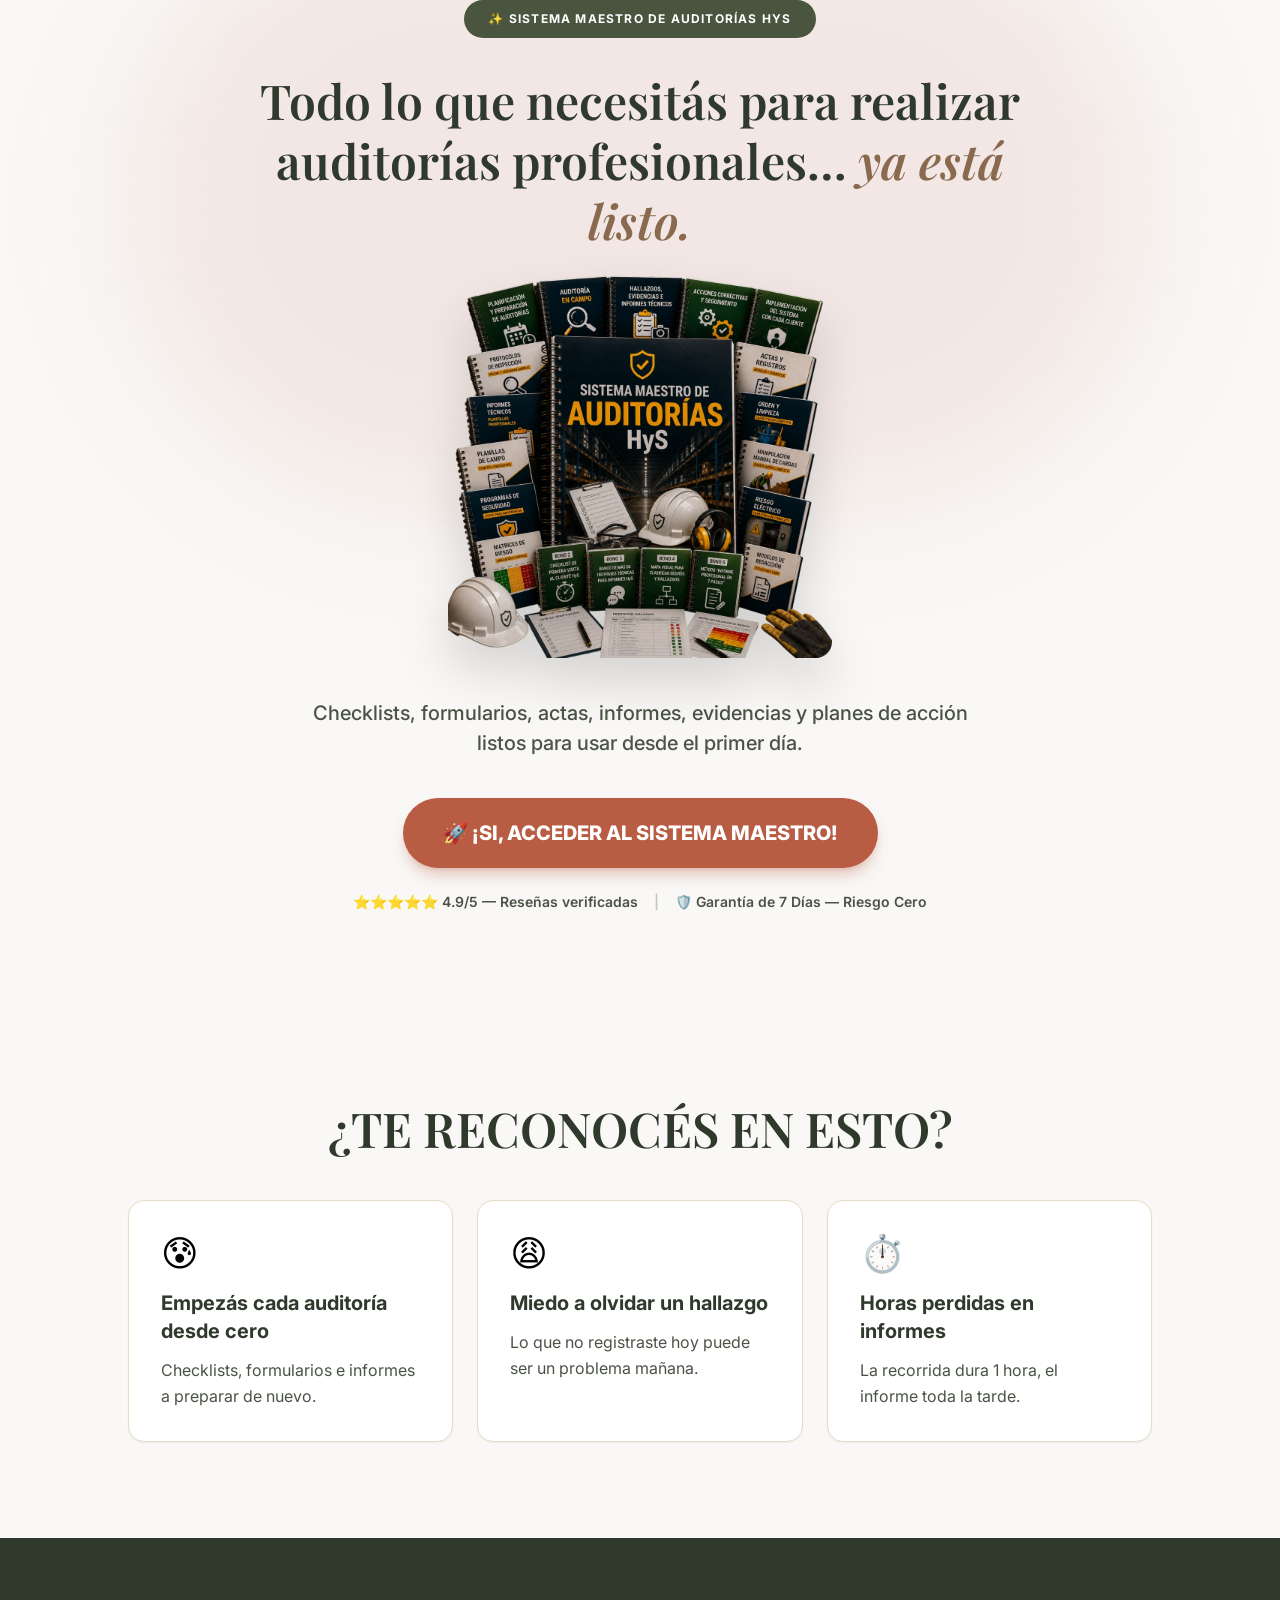
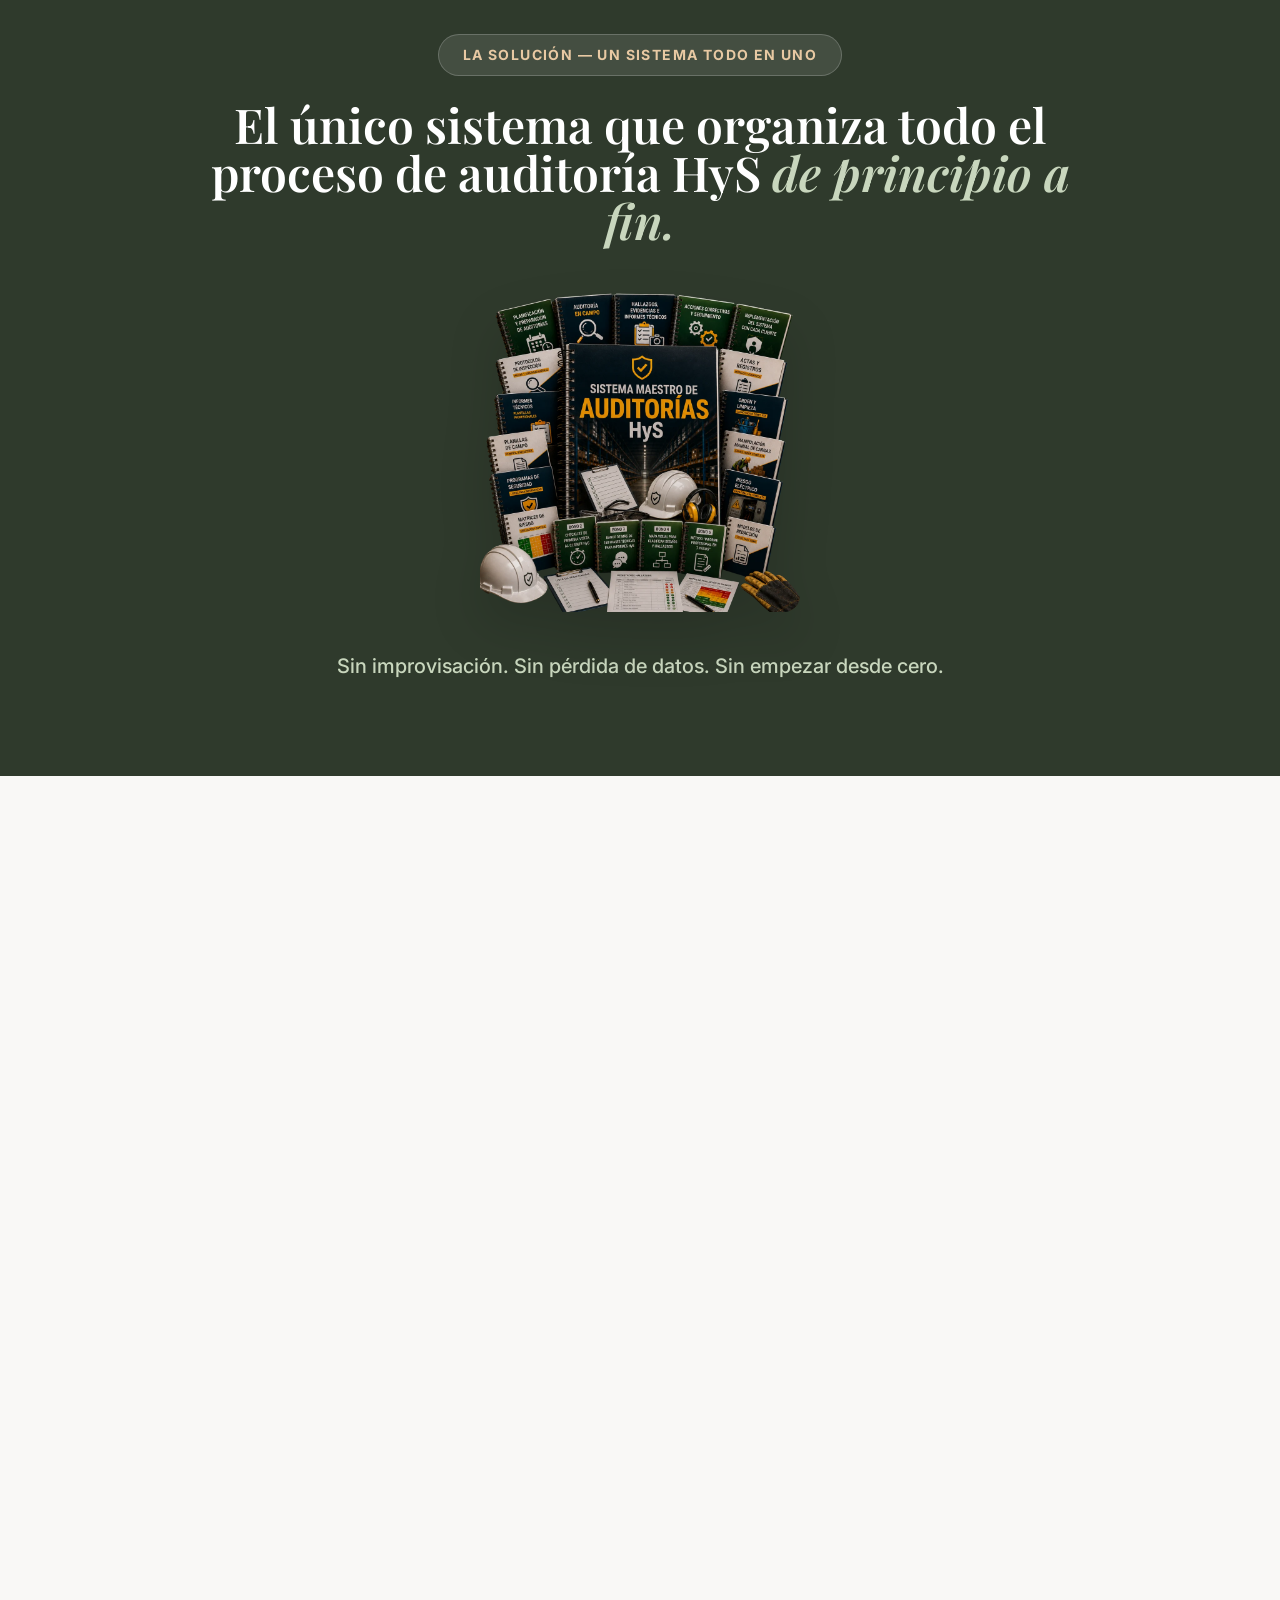
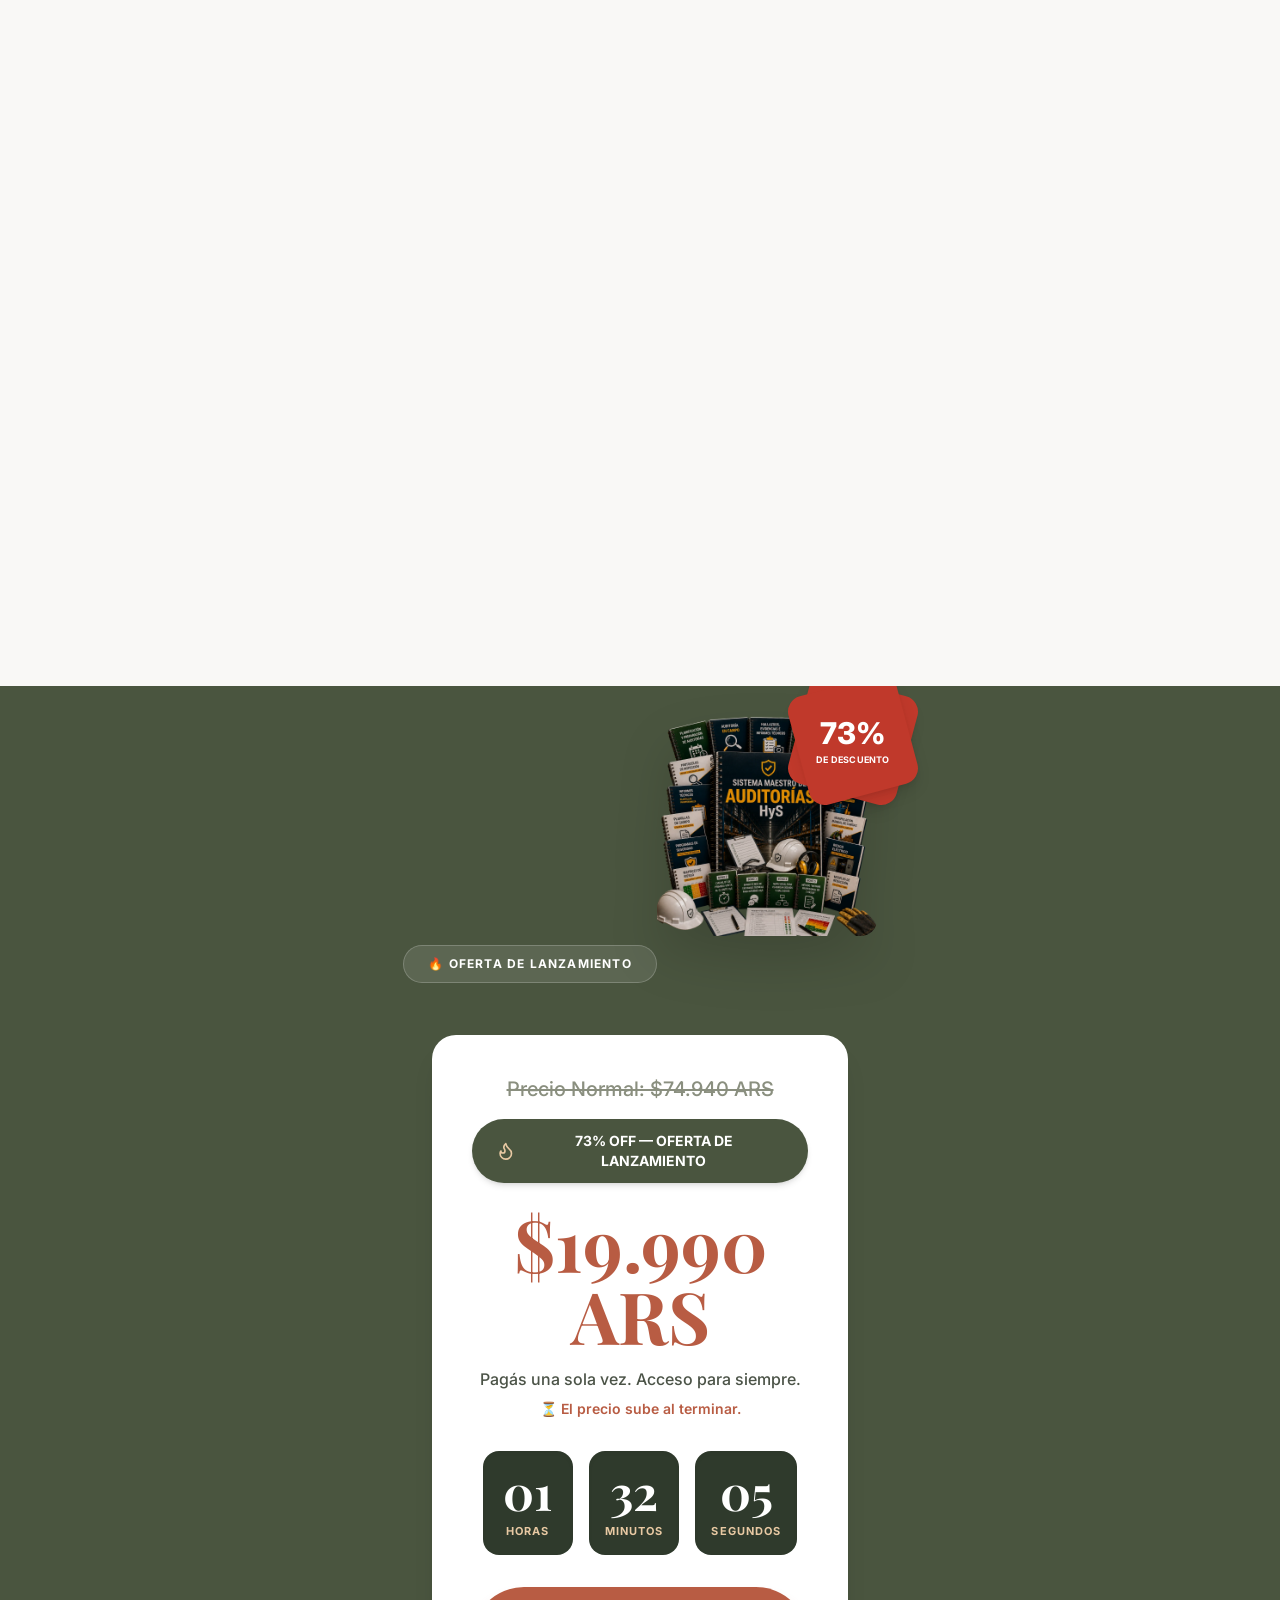
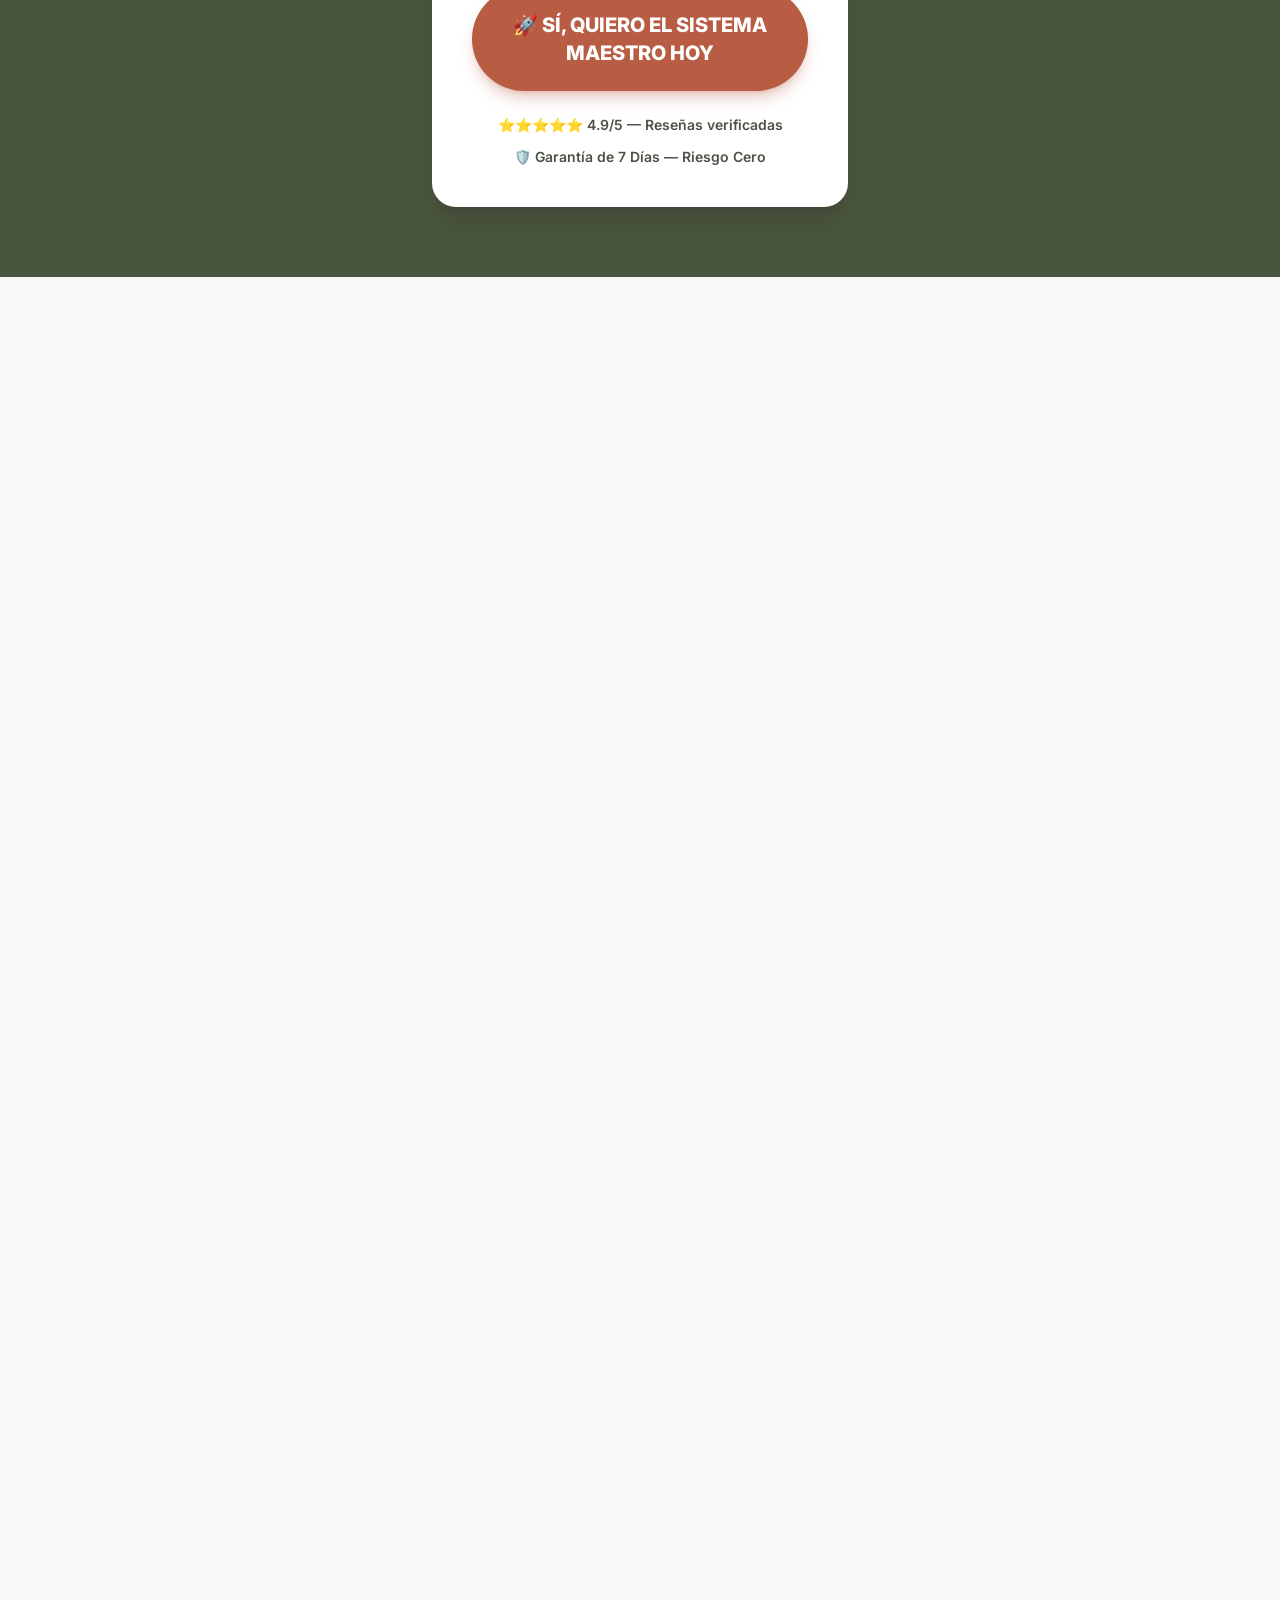
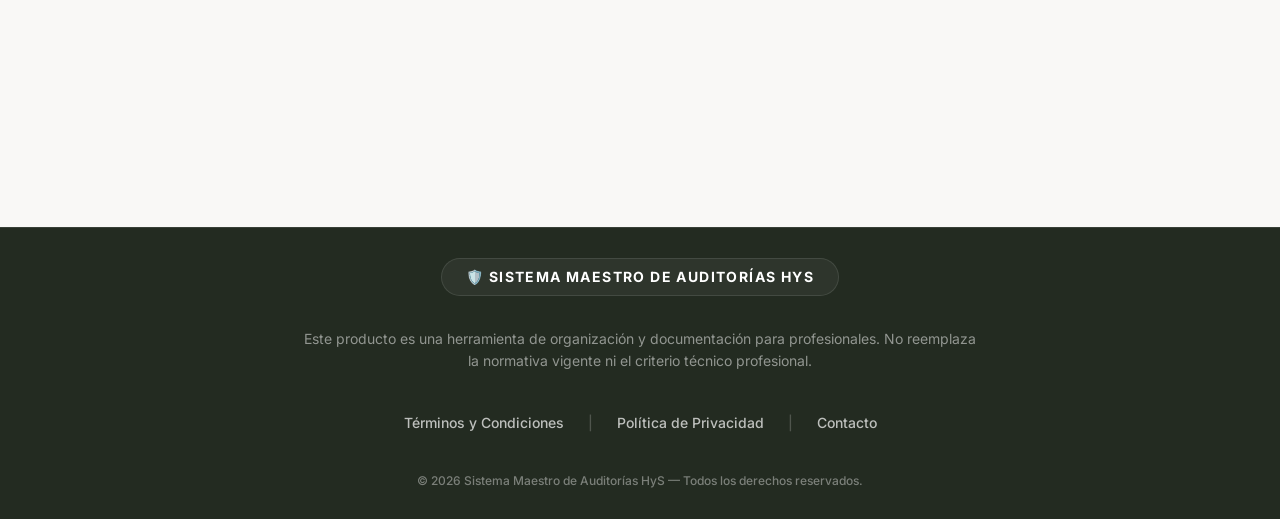
==== commit c859e30a: "Updates" ====
--- a/index.html
+++ b/index.html
@@ -5,7 +5,7 @@
     <link rel="icon" type="image/svg+xml" href="/vite.svg" />
     <meta name="viewport" content="width=device-width, initial-scale=1.0" />
     <title>Sistema Maestro de Auditorías HyS</title>
-    <script type="module" crossorigin src="./assets/index-Bu8WAEsP.js"></script>
+    <script type="module" crossorigin src="./assets/index-MaECUR31.js"></script>
     <link rel="stylesheet" crossorigin href="./assets/index-CpPUElC_.css">
   </head>
   <body>
